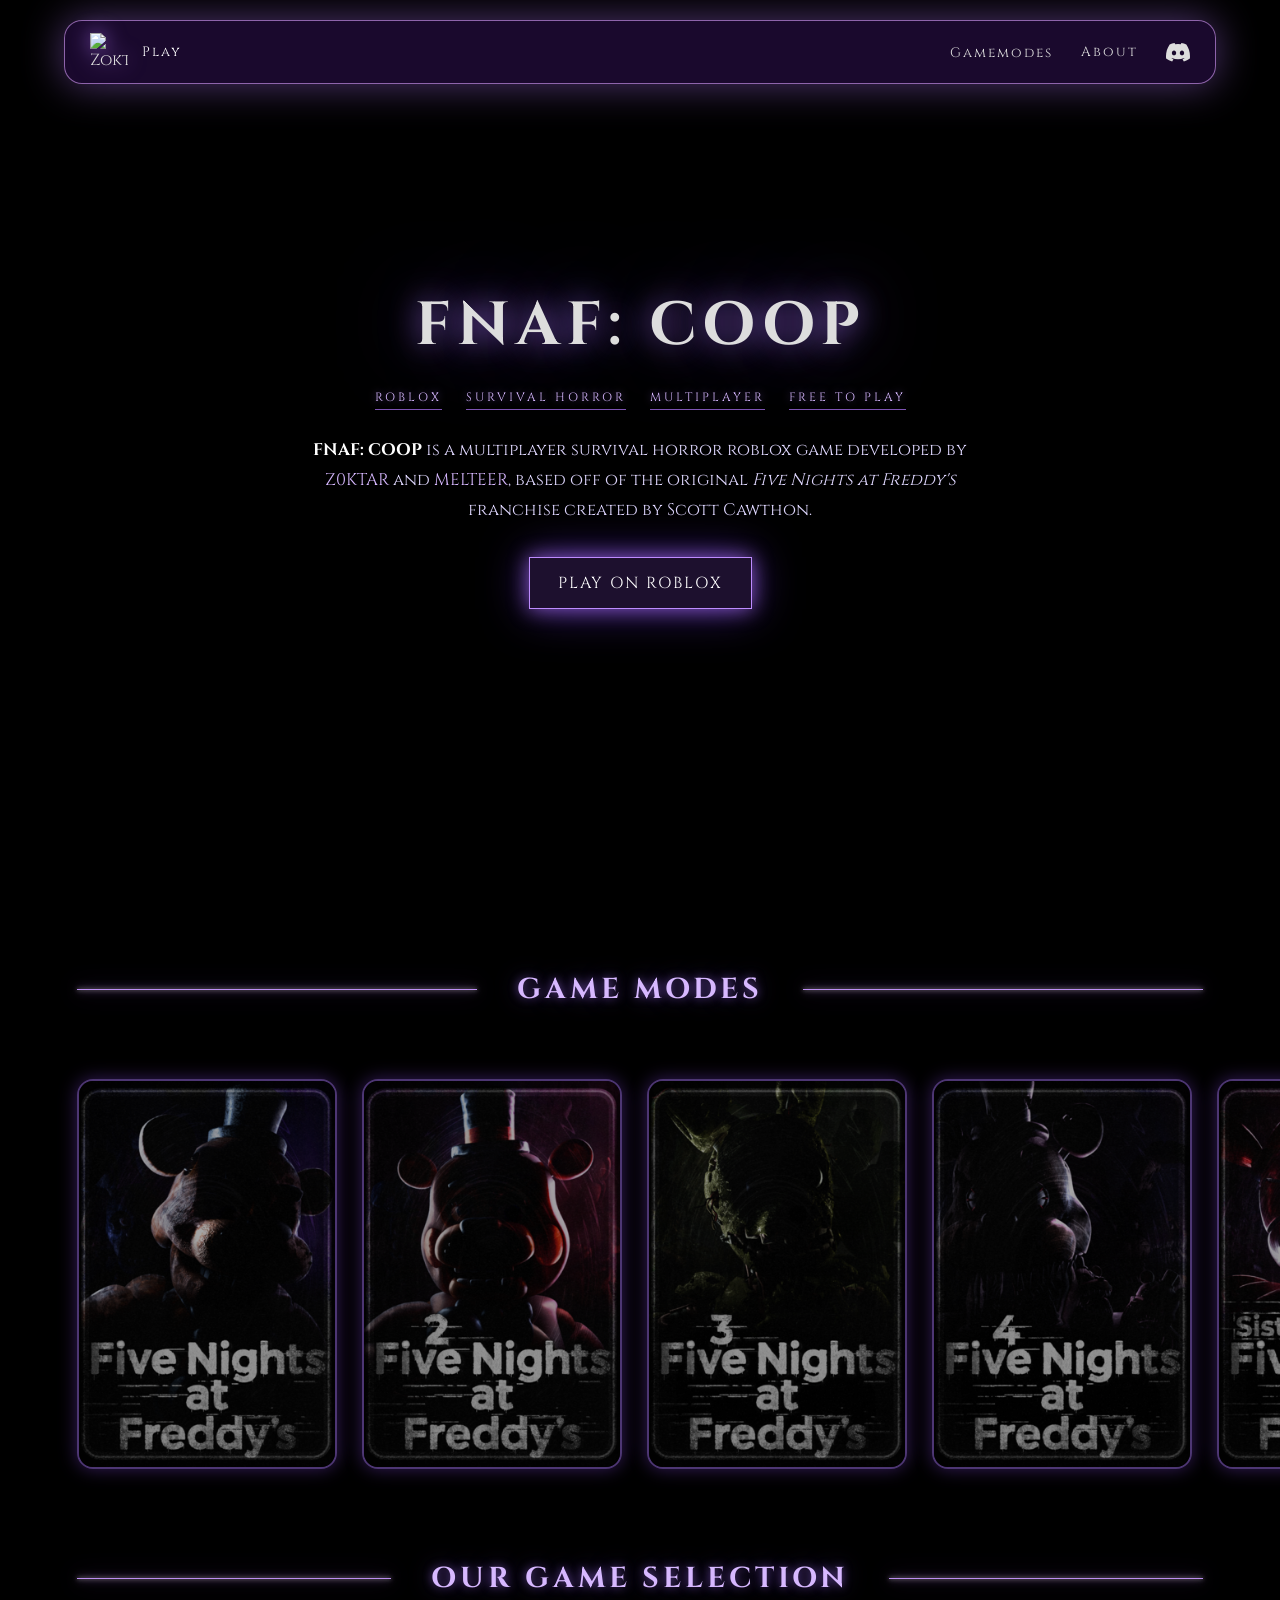
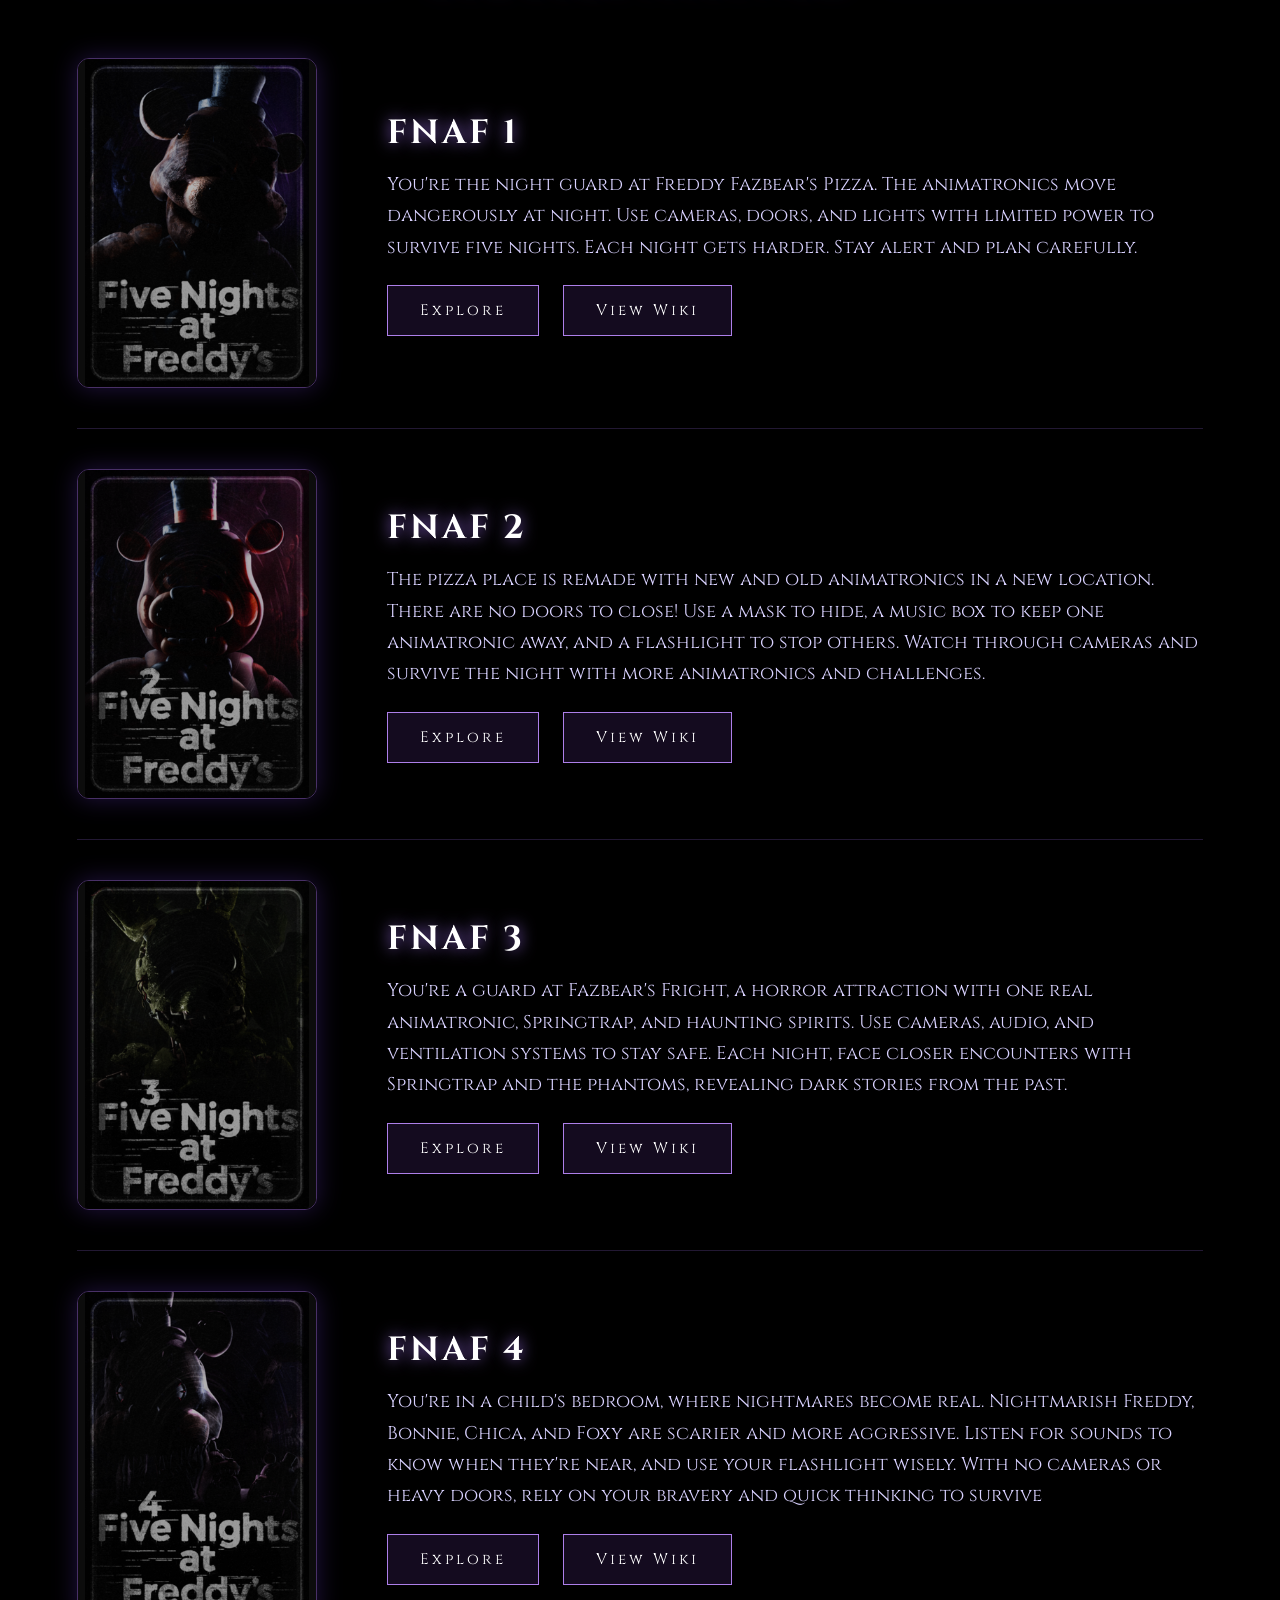
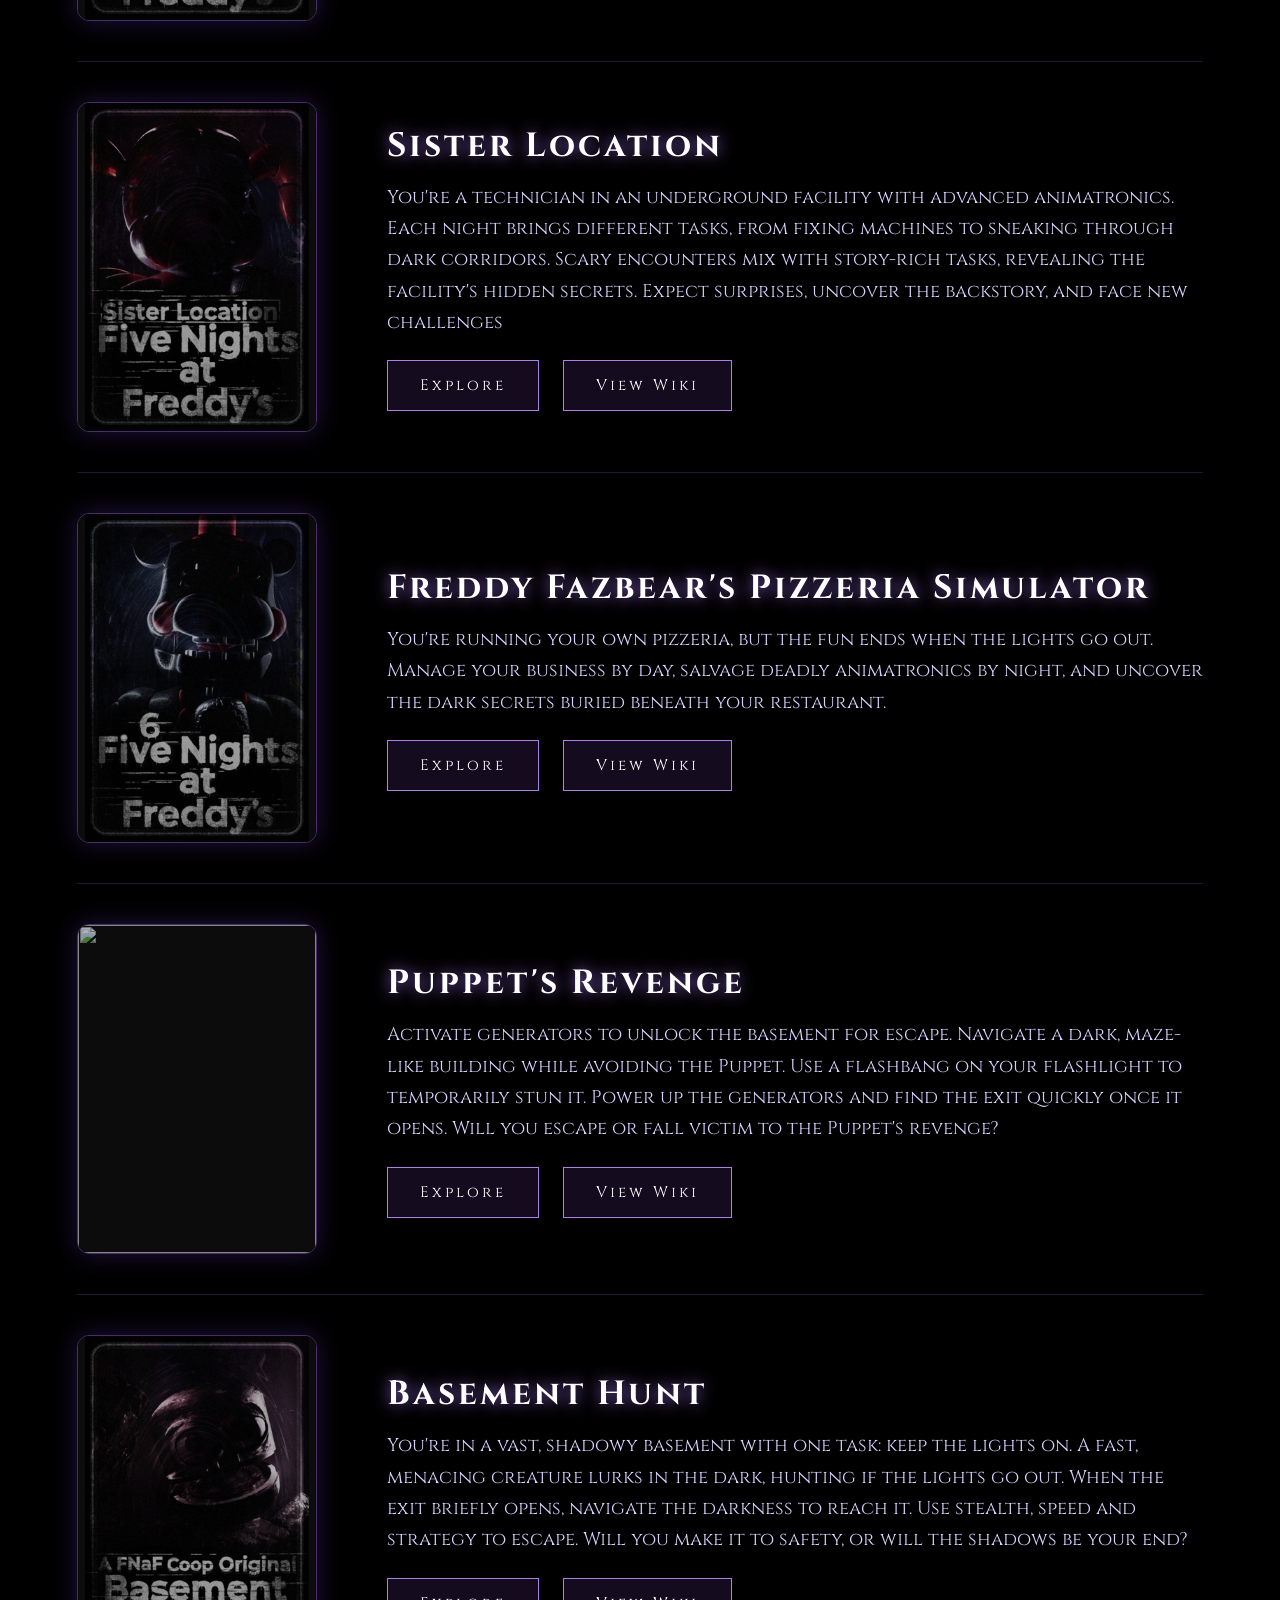
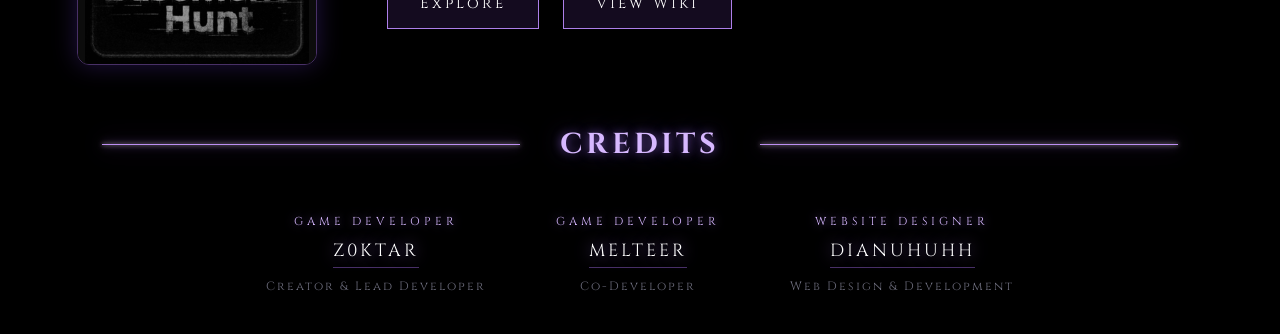
==== index.html @ 2099e4b3 "Add files via upload" ====
<!DOCTYPE html>
<html lang="en">
<head>
    <meta charset="UTF-8">
    <title>FNAF: COOP</title>
    <meta name="viewport" content="width=device-width, initial-scale=1.0">

    <link href="https://fonts.googleapis.com/css2?family=Cinzel:wght@400;600&display=swap" rel="stylesheet">
    <link rel="stylesheet" href="style.css">

    <style>
        .nav-dropdown {
            position: relative;
        }

        .nav-dropdown > a {
            cursor: pointer;
        }

        .dropdown-menu {
            display: none;
            position: absolute;
            top: 100%;
            padding-top: 14px;
            right: 0;
            min-width: 210px;
            background: rgba(30, 10, 60, 0.95);
            border: 1px solid rgba(200,140,255,0.5);
            border-radius: 12px;
            backdrop-filter: blur(18px);
            box-shadow: 0 0 30px rgba(170,120,255,0.4);
            overflow: hidden;
            z-index: 2000;
        }

        .nav-dropdown:hover .dropdown-menu {
            display: block;
        }

        .dropdown-menu a {
            display: block;
            padding: 11px 20px;
            font-size: 0.8rem;
            letter-spacing: 2px;
            color: #ddd !important;
            text-decoration: none;
            border-bottom: 1px solid rgba(180,120,255,0.15);
            transition: background 0.2s ease, padding-left 0.2s ease, color 0.2s ease;
        }

        .dropdown-menu a:last-child {
            border-bottom: none;
        }

        .dropdown-menu a:hover {
            background: rgba(160,90,255,0.18);
            color: #d7b8ff !important;
            text-shadow: 0 0 10px rgba(180,120,255,0.8);
            padding-left: 26px;
        }

        .credits-section {
            padding: 0px 8% 40px 8%;
            text-align: center;
            margin-top: -60px;
        }

        .credits-grid {
            display: flex;
            justify-content: center;
            gap: 70px;
            flex-wrap: wrap;
            margin-top: 10px;
        }

        .credit-item {
            display: flex;
            flex-direction: column;
            align-items: center;
            gap: 10px;
        }

        .credit-role {
            font-size: 0.72rem;
            letter-spacing: 4px;
            color: #d7b8ff;
            text-shadow: 0 0 10px rgba(170,120,255,0.6);
            text-transform: uppercase;
        }

        .credit-name {
            font-size: 1.1rem;
            letter-spacing: 3px;
            color: #fff;
            text-decoration: none;
            text-shadow: 0 0 15px rgba(170,120,255,0.7);
            border-bottom: 1px solid rgba(180,120,255,0.4);
            padding-bottom: 4px;
            transition: 0.3s ease;
        }

        .credit-name:hover {
            color: #d7b8ff;
            text-shadow: 0 0 20px rgba(200,140,255,1), 0 0 40px rgba(160,90,255,0.7);
        }

        .credit-desc {
            font-size: 0.75rem;
            letter-spacing: 2px;
            color: rgba(200,200,230,0.55);
        }
    </style>
</head>

<body>

<nav class="navbar">
    <div class="nav-left">
        <img src="images/zoktar.png" alt="Zoktar Logo" class="nav-logo">

        <a href="https://www.roblox.com/games/12495498157/FNAF-Co-op"
           target="_blank"
           class="nav-play">
            Play
        </a>
    </div>

    <div class="nav-right">
        <div class="nav-dropdown">
            <a id="nav-modes">Gamemodes</a>
            <div class="dropdown-menu">
                <a href="fnaf1/fnaf1.html">FNAF 1</a>
                <a href="fnaf2/fnaf2.html">FNAF 2</a>
                <a href="fnaf3/fnaf3.html">FNAF 3</a>
                <a href="fnaf4/fnaf4.html">FNAF 4</a>
                <a href="fnafsl/fnafsl.html">Sister Location</a>
                <a href="fnaf6/fnaf6.html">FNAF 6</a>
                <a href="puppetsrevenge/puppetsrevenge.html">Puppet's Revenge</a>
                <a href="basementhunt/basementhunt.html">Basement Hunt</a>
            </div>
        </div>

        <a href="#about" id="nav-about">About</a>

        <a href="https://discord.com/invite/fnafroblox"
           target="_blank"
           class="discord-link">

            <svg width="24" height="24" viewBox="0 0 127.14 96.36"
                 xmlns="http://www.w3.org/2000/svg">

                <path fill="currentColor"
                      d="M107.7 8.07A105.15 105.15 0 0 0 81.47 0a72.06 72.06 0 0 0-3.36 6.8 97.68 97.68 0 0 0-29.1 0A72.37 72.37 0 0 0 45.65 0 105.89 105.89 0 0 0 19.42 8.08C2.7 33.24-1.69 57.79.53 82a105.73 105.73 0 0 0 32.17 16.3 77.7 77.7 0 0 0 6.94-11.3 68.42 68.42 0 0 1-10.92-5.18c.92-.67 1.82-1.37 2.69-2.1 20.92 9.53 43.66 9.53 64.37 0 .88.73 1.78 1.43 2.7 2.1a68.68 68.68 0 0 1-10.92 5.18 77.73 77.73 0 0 0 6.94 11.3A105.25 105.25 0 0 0 126.6 82c2.6-28.75-4.42-53.07-18.9-73.93zM42.45 65.69c-6.27 0-11.4-5.73-11.4-12.8s5.06-12.8 11.4-12.8 11.47 5.73 11.4 12.8c0 7.08-5.06 12.8-11.4 12.8zm42.24 0c-6.27 0-11.4-5.73-11.4-12.8s5.06-12.8 11.4-12.8 11.47 5.73 11.4 12.8c0 7.08-5.06 12.8-11.4 12.8z"/>
            </svg>
        </a>
    </div>
</nav>

<header class="hero" id="about">
    <div class="hero-overlay"></div>

    <div class="hero-center">
        <h1>FNAF: COOP</h1>

        <div class="hero-tags">
            <span>ROBLOX</span>
            <span>SURVIVAL HORROR</span>
            <span>MULTIPLAYER</span>
            <span>FREE TO PLAY</span>
        </div>

        <p class="hero-desc" id="about-text">
            <strong>FNAF: COOP</strong> is a multiplayer survival horror roblox game
            developed by
            <a href="https://www.roblox.com/users/2582837776/profile"
               target="_blank"
               class="dev-link">Z0KTAR</a>
            and
            <a href="https://www.roblox.com/users/1510158574/profile"
               target="_blank"
               class="dev-link">MELTEER</a>,
            based off of the original <em>Five Nights at Freddy's</em>
            franchise created by Scott Cawthon.
        </p>

        <a href="https://www.roblox.com/games/12495498157/FNAF-Co-op"
           target="_blank"
           class="btn-primary">
            PLAY ON ROBLOX
        </a>
    </div>
</header>

<section class="modes" id="modes">

    <div class="section-title">
        <span class="line"></span>
        <h2>GAME MODES</h2>
        <span class="line"></span>
    </div>

    <div class="modes-wrapper">
        <div class="modes-track">

            <a class="mode-card" data-glow="images/fnaf1glow.webp">
                <img src="images/fnaf1.webp" alt="">
            </a>

            <a class="mode-card" data-glow="images/fnaf2glow.webp">
                <img src="images/fnaf2.webp" alt="">
            </a>

            <a class="mode-card" data-glow="images/fnaf3glow.webp">
                <img src="images/fnaf3.webp" alt="">
            </a>

            <a class="mode-card" data-glow="images/fnaf4glow.webp">
                <img src="images/fnaf4.webp" alt="">
            </a>

            <a class="mode-card" data-glow="images/fnafslglow.webp">
                <img src="images/fnafsl.webp" alt="">
            </a>

            <a class="mode-card" data-glow="images/fnaf6glow.webp">
                <img src="images/fnaf6.webp" alt="">
            </a>

            <a class="mode-card" data-glow="images/puppetsrevengeglow.webp">
                <img src="images/puppetsrevenge.webp" alt="">
            </a>

            <a class="mode-card" data-glow="images/basementhuntglow.webp">
                <img src="images/basementhunt.webp" alt="">
            </a>

            <a class="mode-card" data-glow="images/fnaf1glow.webp">
                <img src="images/fnaf1.webp" alt="">
            </a>

            <a class="mode-card" data-glow="images/fnaf2glow.webp">
                <img src="images/fnaf2.webp" alt="">
            </a>

            <a class="mode-card" data-glow="images/fnaf3glow.webp">
                <img src="images/fnaf3.webp" alt="">
            </a>

            <a class="mode-card" data-glow="images/fnaf4glow.webp">
                <img src="images/fnaf4.webp" alt="">
            </a>

            <a class="mode-card" data-glow="images/fnafslglow.webp">
                <img src="images/fnafsl.webp" alt="">
            </a>

            <a class="mode-card" data-glow="images/fnaf6glow.webp">
                <img src="images/fnaf6.webp" alt="">
            </a>

            <a class="mode-card" data-glow="images/puppetsrevengeglow.webp">
                <img src="images/puppetsrevenge.webp" alt="">
            </a>

            <a class="mode-card" data-glow="images/basementhuntglow.webp">
                <img src="images/basementhunt.webp" alt="">
            </a>

        </div>
    </div>
</section>

<section class="game-selection" id="games">

    <div class="section-title">
        <span class="line"></span>
        <h2>OUR GAME SELECTION</h2>
        <span class="line"></span>
    </div>

    <div class="game-entry" id="fnaf1">
        <div class="game-thumb">
            <img src="images/fnaf1.webp"
                 data-normal="images/fnaf1.webp"
                 data-glow="images/fnaf1glow.webp">
        </div>
        <div class="game-text">
            <h3>FNAF 1</h3>
            <p>
                You're the night guard at Freddy Fazbear's Pizza. The animatronics move dangerously at night. 
                Use cameras, doors, and lights with limited power to survive five nights. Each night gets harder. 
                Stay alert and plan carefully.
            </p>
           <div class="game-buttons">
                <a href="fnaf1/fnaf1.html" class="game-btn explore-btn">
                    <span>Explore</span>
                </a>
                <a href="https://fnaf-coop.fandom.com/wiki/FNAF_1"
                   target="_blank"
                   class="game-btn wiki-btn">
                    <span>View Wiki</span>
                </a>
            </div>
        </div>
    </div>

    <div class="game-entry" id="fnaf2">
        <div class="game-thumb">
            <img src="images/fnaf2.webp"
                 data-normal="images/fnaf2.webp"
                 data-glow="images/fnaf2glow.webp">
        </div>
        <div class="game-text">
            <h3>FNAF 2</h3>
            <p>
                The pizza place is remade with new and old animatronics in a new location. 
                There are no doors to close! Use a mask to hide, a music box to keep one animatronic away,
                 and a flashlight to stop others. Watch through cameras and survive the night with more animatronics and challenges.
            </p>
            <div class="game-buttons">
                <a href="fnaf2/fnaf2.html" class="game-btn explore-btn">
                    <span>Explore</span>
                </a>
                <a href="https://fnaf-coop.fandom.com/wiki/FNAF_2"
                   target="_blank"
                   class="game-btn wiki-btn">
                    <span>View Wiki</span>
                </a>
            </div>
        </div>
    </div>

    <div class="game-entry" id="fnaf3">
        <div class="game-thumb">
            <img src="images/fnaf3.webp"
                 data-normal="images/fnaf3.webp"
                 data-glow="images/fnaf3glow.webp">
        </div>
        <div class="game-text">
            <h3>FNAF 3</h3>
            <p>
                You're a guard at Fazbear's Fright, a horror attraction with one real animatronic, 
                Springtrap, and haunting spirits. Use cameras, audio, and ventilation systems to stay safe.
                 Each night, face closer encounters with Springtrap and the phantoms, revealing dark stories from the past.
            </p>
            <div class="game-buttons">
                <a href="fnaf3/fnaf3.html" class="game-btn explore-btn">
                    <span>Explore</span>
                </a>
                <a href="https://fnaf-coop.fandom.com/wiki/FNAF_3"
                   target="_blank"
                   class="game-btn wiki-btn">
                    <span>View Wiki</span>
                </a>
            </div>
        </div>
    </div>

    <div class="game-entry" id="fnaf4">
        <div class="game-thumb">
            <img src="images/fnaf4.webp"
                 data-normal="images/fnaf4.webp"
                 data-glow="images/fnaf4glow.webp">
        </div>
        <div class="game-text">
            <h3>FNAF 4</h3>
            <p>
                You're in a child's bedroom, where nightmares become real. Nightmarish Freddy, Bonnie, Chica, and Foxy are scarier
                 and more aggressive. Listen for sounds to know when they're near, and use your flashlight wisely.
                 With no cameras or heavy doors, rely on your bravery and quick thinking to survive
            </p>
            <div class="game-buttons">
                <a href="fnaf4/fnaf4.html" class="game-btn explore-btn">
                    <span>Explore</span>
                </a>
                <a href="https://fnaf-coop.fandom.com/wiki/FNAF_4"
                   target="_blank"
                   class="game-btn wiki-btn">
                    <span>View Wiki</span>
                </a>
            </div>
        </div>
    </div>

    <div class="game-entry" id="fnafsl">
        <div class="game-thumb">
            <img src="images/fnafsl.webp"
                 data-normal="images/fnafsl.webp"
                 data-glow="images/fnafslglow.webp">
        </div>
        <div class="game-text">
            <h3>Sister Location</h3>
            <p>
                You're a technician in an underground facility with advanced animatronics. Each night brings different tasks, 
                from fixing machines to sneaking through dark corridors. Scary encounters mix with story-rich tasks,
                 revealing the facility's hidden secrets. Expect surprises, uncover the backstory, and face new challenges
            </p>
            <div class="game-buttons">
                <a href="fnafsl/fnafsl.html" class="game-btn explore-btn">
                    <span>Explore</span>
                </a>
                <a href="https://fnaf-coop.fandom.com/wiki/FNAF:_Sister_Location"
                   target="_blank"
                   class="game-btn wiki-btn">
                    <span>View Wiki</span>
                </a>
            </div>
        </div>
    </div>

    <div class="game-entry" id="fnaf6">
        <div class="game-thumb">
            <img src="images/fnaf6.webp"
                 data-normal="images/fnaf6.webp"
                 data-glow="images/fnaf6glow.webp">
        </div>
        <div class="game-text">
            <h3>Freddy Fazbear's Pizzeria Simulator</h3>
            <p>
                You're running your own pizzeria, but the fun ends when the lights go out. 
                Manage your business by day, salvage deadly animatronics by night, 
                and uncover the dark secrets buried beneath your restaurant.
            </p>
            <div class="game-buttons">
                <a href="fnaf6/fnaf6.html" class="game-btn explore-btn">
                    <span>Explore</span>
                </a>
                <a href="https://fnaf-coop.fandom.com/wiki/Freddy_Fazbear%27s_Pizzeria_Simulator"
                   target="_blank"
                   class="game-btn wiki-btn">
                    <span>View Wiki</span>
                </a>
            </div>
        </div>
    </div>

    <div class="game-entry" id="puppetsrevenge">
        <div class="game-thumb">
            <img src="images/puppetsrevenge.webp"
                 data-normal="images/puppetsrevenge.webp"
                 data-glow="images/puppetsrevengeglow.webp">
        </div>
        <div class="game-text">
            <h3>Puppet's Revenge</h3>
            <p>
                Activate generators to unlock the basement for escape. Navigate a dark, 
                maze-like building while avoiding the Puppet. Use a flashbang on your flashlight to temporarily stun it. 
                Power up the generators and find the exit quickly once it opens. Will you escape or fall victim to the Puppet's revenge?
            </p>
            <div class="game-buttons">
                <a href="puppetsrevenge/puppetsrevenge.html" class="game-btn explore-btn">
                    <span>Explore</span>
                </a>
                <a href="https://fnaf-coop.fandom.com/wiki/Puppet%27s_Revenge"
                   target="_blank"
                   class="game-btn wiki-btn">
                    <span>View Wiki</span>
                </a>
            </div>
        </div>
    </div>

    <div class="game-entry" id="basementhunt">
        <div class="game-thumb">
            <img src="images/basementhunt.webp"
                 data-normal="images/basementhunt.webp"
                 data-glow="images/basementhuntglow.webp">
        </div>
        <div class="game-text">
            <h3>Basement Hunt</h3>
            <p>
                You're in a vast, shadowy basement with one task: keep the lights on. 
                A fast, menacing creature lurks in the dark, hunting if the lights go out. 
                When the exit briefly opens, navigate the darkness to reach it. Use stealth, speed and strategy to escape. 
                Will you make it to safety, or will the shadows be your end?
            </p>
            <div class="game-buttons">
                <a href="basementhunt/basementhunt.html" class="game-btn explore-btn">
                    <span>Explore</span>
                </a>
                <a href="https://fnaf-coop.fandom.com/wiki/Basement_Hunt"
                   target="_blank"
                   class="game-btn wiki-btn">
                    <span>View Wiki</span>
                </a>
            </div>
        </div>
    </div>

</section>

<section class="credits-section" id="credits">

    <div class="section-title">
        <span class="line"></span>
        <h2>CREDITS</h2>
        <span class="line"></span>
    </div>

    <div class="credits-grid">

        <div class="credit-item">
            <span class="credit-role">Game Developer</span>
            <a href="https://www.roblox.com/users/2582837776/profile"
               target="_blank"
               class="credit-name">Z0KTAR</a>
            <span class="credit-desc">Creator &amp; Lead Developer</span>
        </div>

        <div class="credit-item">
            <span class="credit-role">Game Developer</span>
            <a href="https://www.roblox.com/users/1510158574/profile"
               target="_blank"
               class="credit-name">MELTEER</a>
            <span class="credit-desc">Co-Developer</span>
        </div>

        <div class="credit-item">
            <span class="credit-role">Website Designer</span>
            <a href="https://www.roblox.com/search/users?keyword=dianuhuhh"
               target="_blank"
               class="credit-name">DIANUHUHH</a>
            <span class="credit-desc">Web Design &amp; Development</span>
        </div>

    </div>

</section>

<script src="script.js"></script>

</body>
</html>
---- style.css ----
* {
    margin: 0;
    padding: 0;
    box-sizing: border-box;
    font-family: 'Cinzel', serif;
}

body {
    background: #000;
    color: #ddd;
    overflow-x: hidden;
}

.hero {
    position: relative;
    height: 85vh;
    background: url("images/header.gif") center/cover no-repeat;
    display: flex;
    align-items: center;
    padding-left: 8%;
}

.hero-overlay {
    position: absolute;
    inset: 0;
    background:
        linear-gradient(to right, rgba(0,0,0,0.65), rgba(0,0,0,0.25)),
        linear-gradient(to left, rgba(0,0,0,0.65), rgba(0,0,0,0.25)),
        linear-gradient(to top, rgba(0,0,0,0.75), transparent 55%),
        linear-gradient(to bottom, rgba(0,0,0,0.75), transparent 55%);
}
.hero-content {
    position: relative;
    max-width: 560px;
    animation: fadeIn 1.5s ease forwards;
}

.hero h1 {
    font-size: 4rem;
    letter-spacing: 4px;
}

.meta-line {
    display: flex;
    gap: 14px;
    margin: 25px 0;
    font-size: 0.85rem;
    letter-spacing: 2px;
    color: #bcd6ff;
    text-shadow:
        0 0 6px rgba(140,180,255,0.6),
        0 0 12px rgba(120,160,255,0.4);
}

.meta-line .divider {
    width: 36px;
    height: 1px;
    background: linear-gradient(to right, transparent, #9bbcff, transparent);
}

.section-title {
    display: flex;
    align-items: center;
    justify-content: center;
    gap: 40px;
    margin-bottom: 50px;
    width: 100%;
    box-sizing: border-box;
}

.section-title h2 {
    font-size: 1.8rem;
    letter-spacing: 4px;
    color: #d7b8ff;
    text-shadow:
        0 0 10px rgba(170,120,255,0.6),
        0 0 25px rgba(130,80,255,0.4);
}

.section-title .line {
    flex: 1;
    height: 1px;
    background: rgba(200, 150, 255, 0.95);
    box-shadow:
        0 0 4px rgba(255, 255, 255, 0.8),
        0 0 10px rgba(200, 140, 255, 1),
        0 0 22px rgba(150, 70, 255, 0.7);
    border-radius: 0;
}

.modes {
    padding: 70px 6% 40px 6%;
}

.modes-track {
    display: flex;
    gap: 25px;
    width: max-content;
    animation: scrollModes 16s linear infinite;
}

.mode-card {
    width: 260px;
    aspect-ratio: 2 / 3;
    border-radius: 16px;
    overflow: hidden;
    border: 2px solid rgba(170,120,255,0.45);
    box-shadow:
        0 0 18px rgba(150,80,255,0.35),
        inset 0 0 25px rgba(90,40,160,0.35);
    transition: transform 0.35s ease, box-shadow 0.35s ease;
}

.mode-card img {
    width: 100%;
    height: 100%;
    object-fit: cover;
    object-position: center;
    filter: brightness(0.65);
    transition: filter 0.35s ease;
}

.mode-card:hover {
    transform: scale(1.08);
    box-shadow:
        0 0 30px rgba(190,130,255,0.85),
        0 0 80px rgba(120,60,220,0.5);
    z-index: 10;
}

.mode-card:hover img {
    filter: brightness(1);
}

@keyframes scrollModes {
    from { transform: translateX(0); }
    to { transform: translateX(-50%); }
}

@keyframes fadeIn {
    from { opacity: 0; transform: translateY(30px); }
    to { opacity: 1; transform: translateY(0); }
}

.dev-badge {
    position: absolute;
    top: 28px;
    right: 48px;
    display: flex;
    align-items: center;
    gap: 12px;
    opacity: 0.85;
}

.dev-badge img {
    width: 44px;
    height: auto;
    filter:
        drop-shadow(0 0 12px rgba(180,120,255,0.8));
}

.dev-badge span {
    font-size: 0.75rem;
    letter-spacing: 3px;
    color: #d7b8ff;
    text-shadow:
        0 0 10px rgba(170,120,255,0.6);
}

.hero h1 {
    font-size: 4.2rem;
    letter-spacing: 5px;
    text-shadow:
        0 0 25px rgba(160,100,255,0.6),
        0 0 60px rgba(120,70,220,0.35);
}

.meta-line {
    display: flex;
    align-items: center;
    gap: 18px;
    margin: 28px 0;
}

.meta-item {
    font-size: 0.8rem;
    letter-spacing: 3px;
    color: #d7b8ff;
    text-shadow:
        0 0 10px rgba(170,120,255,0.6);
}

.meta-sep {
    width: 26px;
    height: 1px;
    background: linear-gradient(
        to right,
        transparent,
        rgba(190,140,255,0.9),
        transparent
    );
    box-shadow: 0 0 10px rgba(160,90,255,0.8);
}

.subtitle {
    margin-top: 8px;
    max-width: 520px;
    line-height: 1.7;
    opacity: 0.85;
}

.hero {
    min-height: 100vh;
    background: radial-gradient(
        circle at top,
        rgba(160, 90, 255, 0.18),
        rgba(0, 0, 0, 0.92) 70%
    ),
    url("images/header.gif") center/cover no-repeat;
    padding-left: 0;
    display: flex;
    align-items: center;
}

.hero-inner {
    width: 100%;
    display: grid;
    grid-template-columns: 1fr 1.2fr;
    align-items: center;
    gap: 80px;
    padding: 0 8%;
}

.hero-logo {
    text-align: center;
}

.hero-logo img {
    width: 300px;
    transition: transform 0.4s ease, filter 0.4s ease;
    filter: drop-shadow(0 0 28px rgba(180,120,255,0.7));
}

.hero-logo img:hover {
    transform: scale(1.08);
    filter: drop-shadow(0 0 50px rgba(200,140,255,1));
}

.logo-sub {
    display: block;
    margin-top: 14px;
    font-size: 0.75rem;
    letter-spacing: 4px;
    color: #bfa8ff;
    opacity: 0.8;
}

.hero-content {
    max-width: unset;
}

.hero-content h1 {
    font-size: 4.6rem;
    letter-spacing: 8px;
    margin-bottom: 24px;
    text-transform: uppercase;
    text-shadow:
        0 0 20px rgba(170,120,255,0.8),
        0 0 60px rgba(130,80,220,0.4);
}

.hero-tags {
    display: flex;
    gap: 22px;
    margin-bottom: 30px;
    flex-wrap: wrap;
}

.hero-tags span {
    font-size: 0.8rem;
    letter-spacing: 3px;
    color: #d7b8ff;
    padding-bottom: 6px;
    border-bottom: 1px solid rgba(180,120,255,0.6);
    text-shadow: 0 0 10px rgba(170,120,255,0.6);
}

.hero-desc {
    font-size: 1.05rem;
    line-height: 1.6;
    max-width: 700px;
    margin: 0 auto;
    color: rgba(230,230,255,0.85);

    display: inline-block;
    position: relative;
    isolation: isolate;
    transition: 0.3s ease;
}

.hero-desc.glow {
    filter: drop-shadow(0 0 12px rgba(170,120,255,0.9))
            drop-shadow(0 0 30px rgba(140,80,255,0.75))
            drop-shadow(0 0 55px rgba(120,60,255,0.5));
}

.hero-desc strong {
    font-weight: 700;
    color: #ffffff;
}

.dev-link {
    color: #caa6ff;
    text-decoration: none;
    transition: 0.2s ease;
}

.dev-link:hover {
    color: #ffffff;
}

.hero-divider {
    position: absolute;
    bottom: 36px;
    width: 100%;
    text-align: center;
}

.hero-divider span {
    font-size: 1.1rem;
    letter-spacing: 5px;
    color: #d7b8ff;
    text-shadow: 0 0 20px rgba(180,120,255,1);
    position: relative;
}

.hero-divider span::before,
.hero-divider span::after {
    content: "";
    position: absolute;
    top: 50%;
    width: 150px;
    height: 2px;
    background: linear-gradient(
        to right,
        transparent,
        rgba(190,140,255,0.9),
        transparent
    );
}

.hero-divider span::before {
    right: 120%;
}

.hero-divider span::after {
    left: 120%;
}

.hero-divider {
    display: none;
}

.logo-sub {
    display: none;
}

.navbar {
    position: fixed;
    top: 20px;
    left: 50%;
    transform: translateX(-50%);
    width: 85%;
    padding: 14px 30px;
    border-radius: 20px;

    display: flex;
    justify-content: space-between;
    align-items: center;

    backdrop-filter: blur(18px);
    background: rgba(60, 20, 100, 0.65);
    border: 1px solid rgba(200,140,255,0.5);

box-shadow: 
    0 0 35px rgba(170,120,255,0.35);



    z-index: 1000;
}

.nav-right {
    display: flex;
    align-items: center;
    gap: 28px;
}

.nav-play,
.nav-right a {
    text-decoration: none;
    color: #ddd;
    letter-spacing: 2px;
    font-size: 0.85rem;
    transition: 0.3s ease;
}

.nav-play:hover,
.nav-right a:hover {
    color: #d7b8ff;
    text-shadow: 0 0 12px rgba(180,120,255,0.8);
}

.discord-link {
    color: #b48cff;
    display: flex;
    align-items: center;
    transition: 0.3s ease;
}

.discord-link:hover {
    color: #e0c8ff;
    text-shadow: 0 0 15px rgba(180,120,255,1);
}

.hero {
    position: relative;
    height: 75vh;
    background: url("images/header.png") center/cover no-repeat;
    display: flex;
    align-items: center;
    padding: 0 8%;
}


.hero-overlay {
    position: absolute;
    inset: 0;
    background:
        linear-gradient(to right, rgba(0,0,0,0.85), rgba(0,0,0,0.4)),
        linear-gradient(to top, rgba(0,0,0,0.9), transparent 60%);
}

.hero-content {
    position: relative;
    max-width: 700px;
    animation: fadeIn 1.2s ease forwards;
}

.hero-content h1 {
    font-size: 4rem;
    letter-spacing: 6px;
    margin-bottom: 22px;
    text-shadow:
        0 0 25px rgba(180,120,255,0.8),
        0 0 60px rgba(130,80,255,0.5);
}

.hero-tags {
    display: flex;
    gap: 20px;
    margin-bottom: 28px;
    flex-wrap: wrap;
}

.hero-tags span {
    font-size: 0.75rem;
    letter-spacing: 3px;
    color: #d7b8ff;
    border-bottom: 1px solid rgba(180,120,255,0.6);
    padding-bottom: 4px;
    text-shadow: 0 0 8px rgba(170,120,255,0.6);
}

.hero-desc {
    line-height: 1.8;
    margin-bottom: 36px;
    color: #e0d8ff;
}

.dev-link {
    color: #d7b8ff;
    text-decoration: none;
    transition: 0.3s ease;
}

.dev-link:hover {
    text-shadow:
        0 0 12px rgba(170,120,255,0.9),
        0 0 25px rgba(140,80,255,0.7);
}

.navbar {
    position: absolute;
    top: 20px;
    left: 50%;
    transform: translateX(-50%);
    width: 90%;
    padding: 12px 25px;
    border-radius: 18px;

    display: flex;
    justify-content: space-between;
    align-items: center;

    backdrop-filter: blur(20px);
background: rgba(40, 15, 70, 0.65);


    border: 1px solid rgba(220,160,255,0.6);
    
box-shadow: 
    0 0 40px rgba(180,120,255,0.45);

    z-index: 10;
}

.nav-left {
    display: flex;
    align-items: center;
    gap: 14px;
}

.nav-logo {
    width: 38px;
    height: 38px;
    object-fit: contain;
    filter: drop-shadow(0 0 10px rgba(180,120,255,0.7));
    transition: 0.4s ease;
}

.nav-logo:hover {
    transform: rotate(8deg) scale(1.1);
    filter: drop-shadow(0 0 22px rgba(200,150,255,1));
}

.nav-play {
    color: #fff;
    text-decoration: none;
    letter-spacing: 2px;
}

.nav-right {
    display: flex;
    gap: 28px;
    align-items: center;
}

.nav-right a {
    text-decoration: none;
    color: #ddd;
    letter-spacing: 2px;
    transition: 0.3s ease;
}

.nav-right a:hover {
    color: #d7b8ff;
    text-shadow: 0 0 12px rgba(180,120,255,0.8);
}

.discord-link {
    color: #b48cff;
}

.discord-link:hover {
    color: #fff;
    text-shadow: 0 0 15px rgba(180,120,255,1);
}

.hero {
    position: relative;
    height: 60vh;
    display: flex;
    align-items: center;
    justify-content: center;
    background: url("images/header.png") center 20% / 110% no-repeat;
    text-align: center;
}


.hero-overlay {
    position: absolute;
    inset: 0;
    background:
        linear-gradient(to right, rgba(0,0,0,0.75), rgba(0,0,0,0.25)),
        linear-gradient(to left, rgba(0,0,0,0.75), rgba(0,0,0,0.25)),
        linear-gradient(to top, rgba(0,0,0,0.85), transparent 55%),
        linear-gradient(to bottom, rgba(0,0,0,0.85), transparent 55%);
}

.hero-center {
    position: relative;
    max-width: 750px;
    padding: 0 20px;
}

.hero-center h1 {
    font-size: 3.8rem;
    letter-spacing: 6px;
    margin-bottom: 22px;
    text-shadow:
        0 0 30px rgba(170,120,255,0.8),
        0 0 80px rgba(130,80,255,0.6);
}

.hero-tags {
    display: flex;
    justify-content: center;
    gap: 24px;
    margin-bottom: 25px;
    flex-wrap: wrap;
}

.hero-tags span {
    font-size: 0.75rem;
    letter-spacing: 3px;
    border-bottom: 1px solid rgba(180,120,255,0.7);
    padding-bottom: 4px;
    color: #d7b8ff;
}

.hero-desc {
    line-height: 1.8;
    margin-bottom: 32px;
    color: #e0d8ff;
    transition: 0.6s ease;
}

.hero-desc.glow {
    animation: strongGlow 1.5s ease;
}

@keyframes strongGlow {
    0% {
        text-shadow: none;
    }
    30% {
        text-shadow:
            0 0 15px #d6b3ff,
            0 0 35px #b36bff,
            0 0 70px #8a2eff,
            0 0 120px #5c00ff;
    }
    100% {
        text-shadow: none;
    }
}

.btn-primary {
    position: relative;
    display: inline-block;
    padding: 14px 28px;
    background: rgba(160,90,255,0.18);
    border: 1px solid rgba(190,140,255,1);
    color: #fff;
    text-decoration: none;
    letter-spacing: 2px;
    overflow: hidden;
    cursor: pointer;

    box-shadow:
        0 0 20px rgba(180,120,255,0.7),
        0 0 45px rgba(120,60,255,0.5);

    transition: transform 0.25s ease;
}

.btn-primary span {
    position: relative;
    z-index: 2;
}

.btn-primary::before {
    content: "";
    position: absolute;
    top: 0;
    left: -120%;
    height: 100%;
    width: 60%;
    background: linear-gradient(
        120deg,
        transparent,
        rgba(255,255,255,0.4),
        transparent
    );
    transform: skewX(-20deg);
    transition: all 0.7s ease;
}

.btn-primary::before {
    animation: sweep 3s linear infinite;
}

@keyframes sweep {
    0% { left: -120%; }
    100% { left: 140%; }
}

.btn-primary:hover {
    transform: scale(1.05);
}

html {
    scroll-behavior: smooth;
}

@keyframes shimmer {
    0% { left: -120%; }
    100% { left: 120%; }
}

@keyframes pulseEnergy {
    0% { opacity: 0.3; }
    50% { opacity: 0.55; }
    100% { opacity: 0.3; }
}

.game-selection {
    padding: 0 6% 80px 6%;
    margin-top: -20px;
}

.game-entry {
    display: flex;
    align-items: center;
    gap: 70px;
    padding: 40px 0;
    border-bottom: 1px solid rgba(170,120,255,0.2);
    transition: 0.6s ease;
}

.game-entry:last-child {
    border-bottom: none;
}

.game-thumb {
    width: 240px;
    height: 330px;
    border-radius: 12px;
    overflow: hidden;
    border: 1px solid rgba(180,120,255,0.4);
    box-shadow: 0 0 25px rgba(130,70,255,0.25);
    flex-shrink: 0;
}
 


.game-thumb img {
    width: 100%;
    height: 100%;
    object-fit: cover;
    object-position: top;
    display: block;
    filter: brightness(0.7);
    transition: 0.4s ease;
    object-fit: contain;
    background: #111;
}

.game-text h3 {
    font-size: 1.9rem;
    letter-spacing: 3px;
    margin-bottom: 14px;
    color: #fff;
    text-shadow: 0 0 15px rgba(170,120,255,0.8);
}

.game-text p {
    max-width: 900px;
    line-height: 1.7;
    margin-bottom: 18px;
    color: #d9d2ff;
}

.game-buttons {
    display: flex;
    gap: 18px;
    margin-top: 16px;
}

.game-btn {
    position: relative;
    display: inline-block;
    padding: 10px 22px;
    border: 1px solid rgba(190,140,255,0.9);
    background: rgba(160,90,255,0.12);
    color: #ffffff;
    text-decoration: none;
    letter-spacing: 2px;
    font-size: 0.8rem;
    overflow: hidden;
    transition: transform 0.25s ease, background 0.25s ease;
}

.game-btn:hover {
    transform: scale(1.05);
}

.game-btn span {
    position: relative;
    z-index: 2;


}

.explore-btn {
    position: relative;
    display: inline-block;
    padding: 10px 22px;
    border: 1px solid rgba(190,140,255,0.9);
    background: rgba(160,90,255,0.12);
    color: #ffffff;
    text-decoration: none;
    letter-spacing: 2px;
    font-size: 0.8rem;
    overflow: hidden;
    transition: transform 0.25s ease, background 0.25s ease;
    backdrop-filter: blur(4px);
}

.explore-btn span {
    position: relative;
    z-index: 2;
}

.explore-btn::before {
    content: "";
    position: absolute;
    top: 0;
    left: -150%;
    width: 60%;
    height: 100%;
    background: linear-gradient(
        120deg,
        rgba(255,255,255,0.0) 0%,
        rgba(255,255,255,0.2) 50%,
        rgba(255,255,255,0.0) 100%
    );
    filter: blur(8px);
    transform: skewX(-20deg);
    z-index: 1;
    animation: glassSweep 3s linear infinite;
}

@keyframes glassSweep {
    0% { left: -150%; }
    100% { left: 150%; }
}

.explore-btn:hover {
    transform: scale(1.05);
}

.game-entry.active-glow {
    box-shadow:
        0 0 30px rgba(170,120,255,0.7),
        0 0 80px rgba(120,60,255,0.5);
    padding-left: 20px;
    border-radius: 12px;
}
 
.modes .section-title {
    margin-bottom: 70px;
}

.game-selection .section-title {
    margin-top: 70px;
    margin-bottom: 20px;
}

.game-text h3 {
    font-size: 2.1rem;
}

.game-text p {
    font-size: 1.15rem;
    max-width: 1000px;
}

.game-buttons {
    margin-top: 22px;
    gap: 24px;
}

.game-btn {
    padding: 14px 32px;
    font-size: 0.95rem;
    letter-spacing: 3px;
}
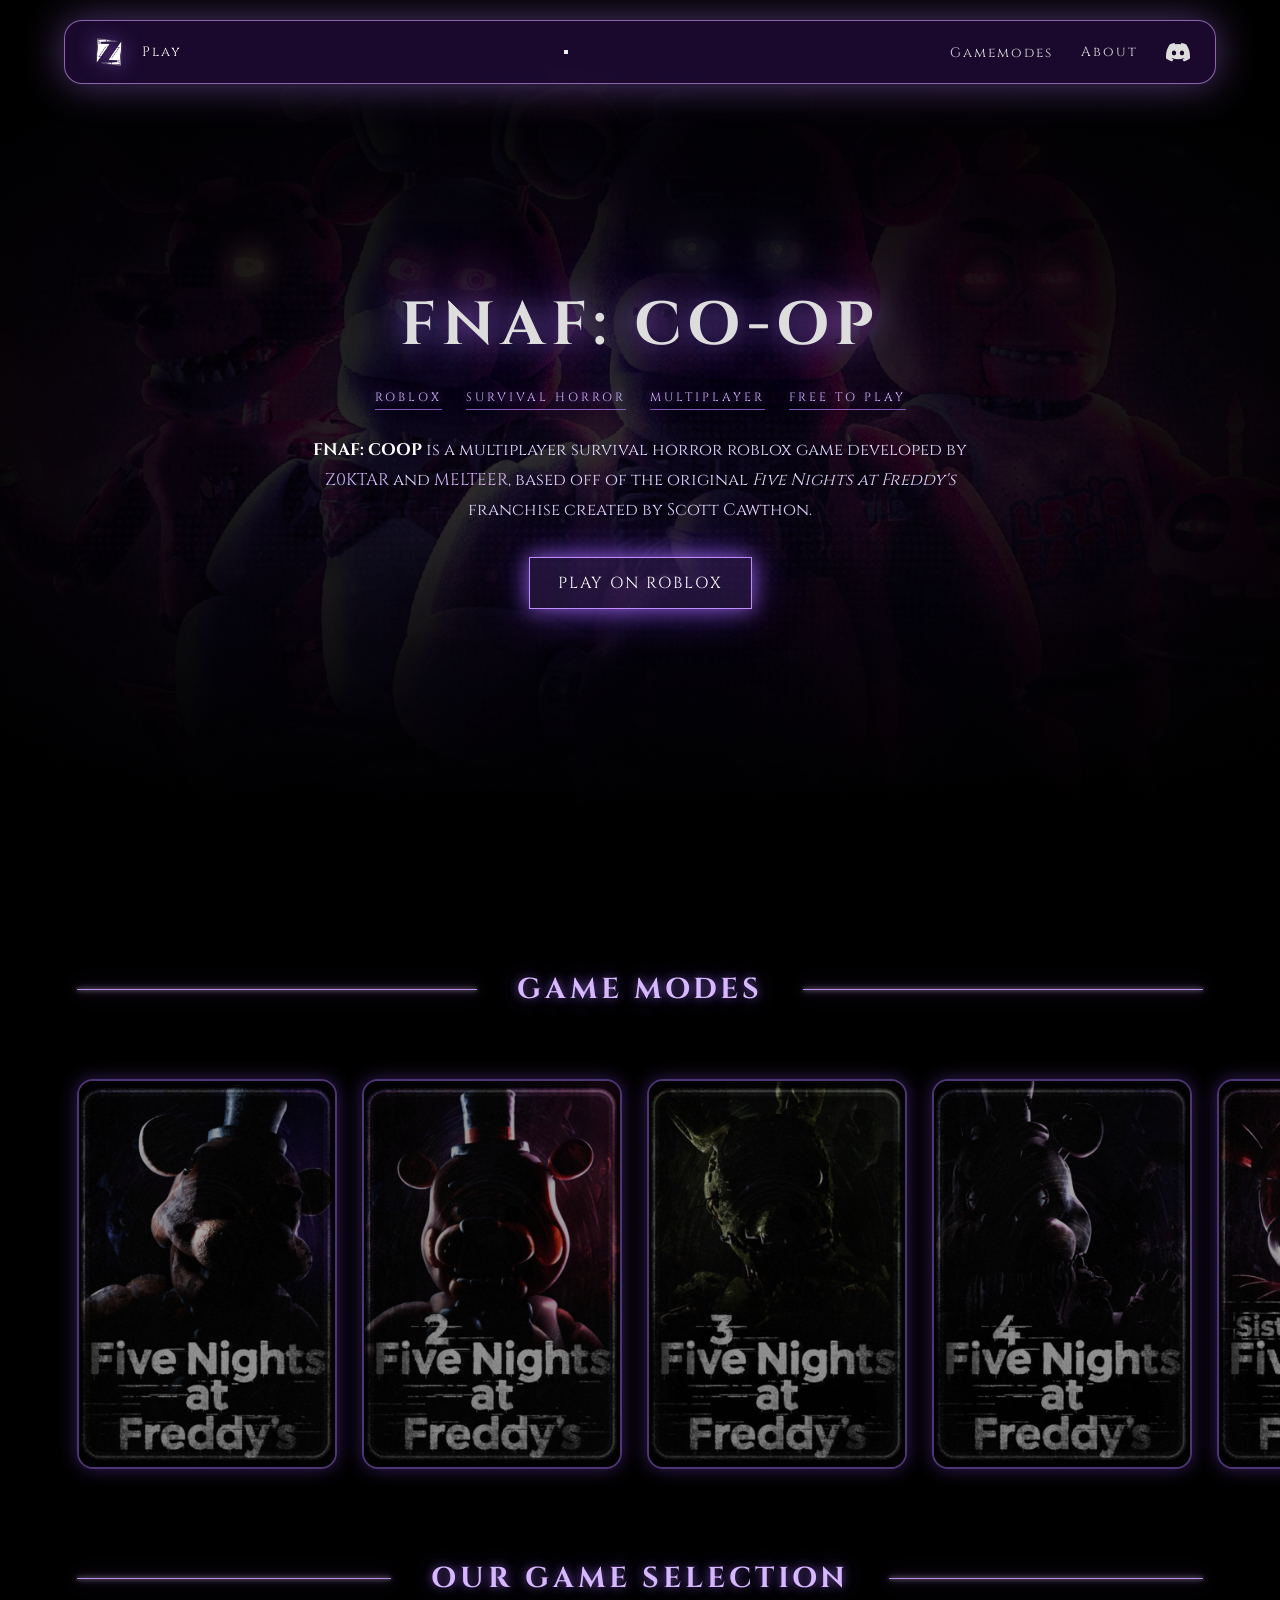
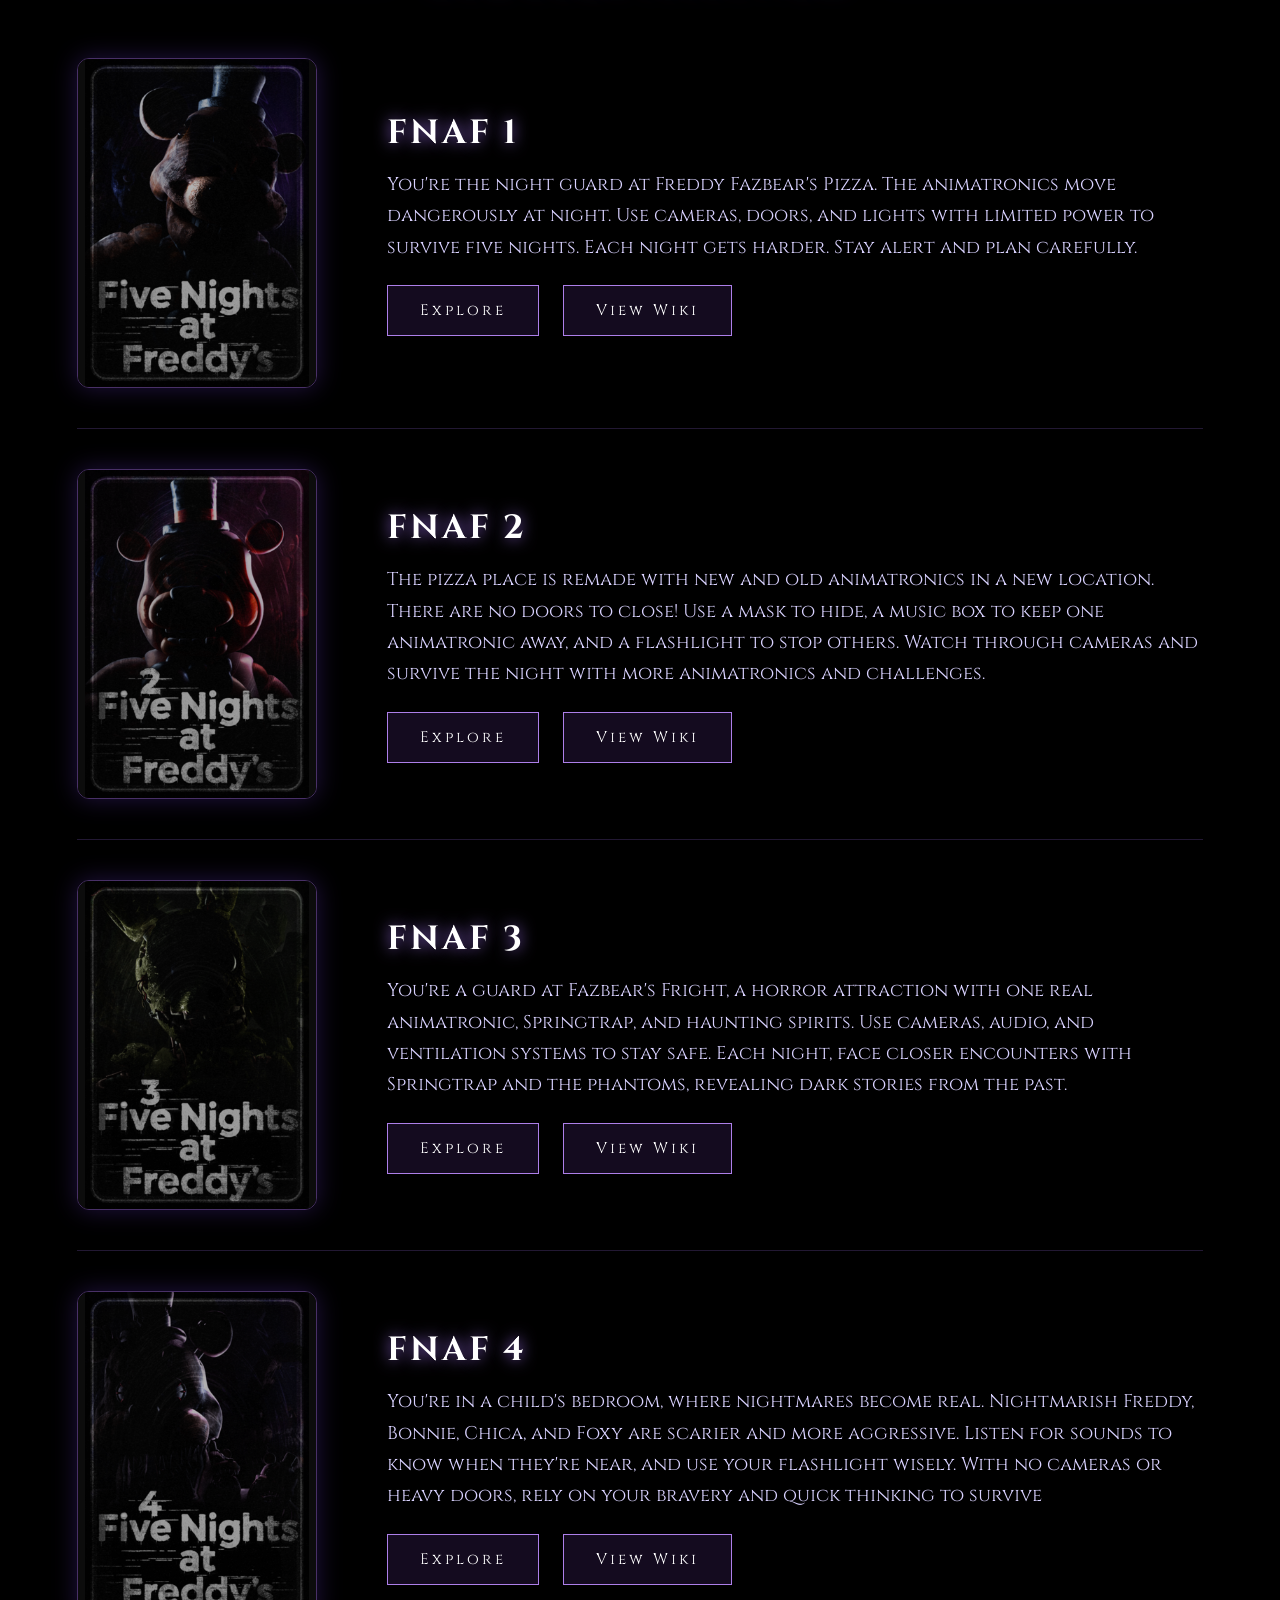
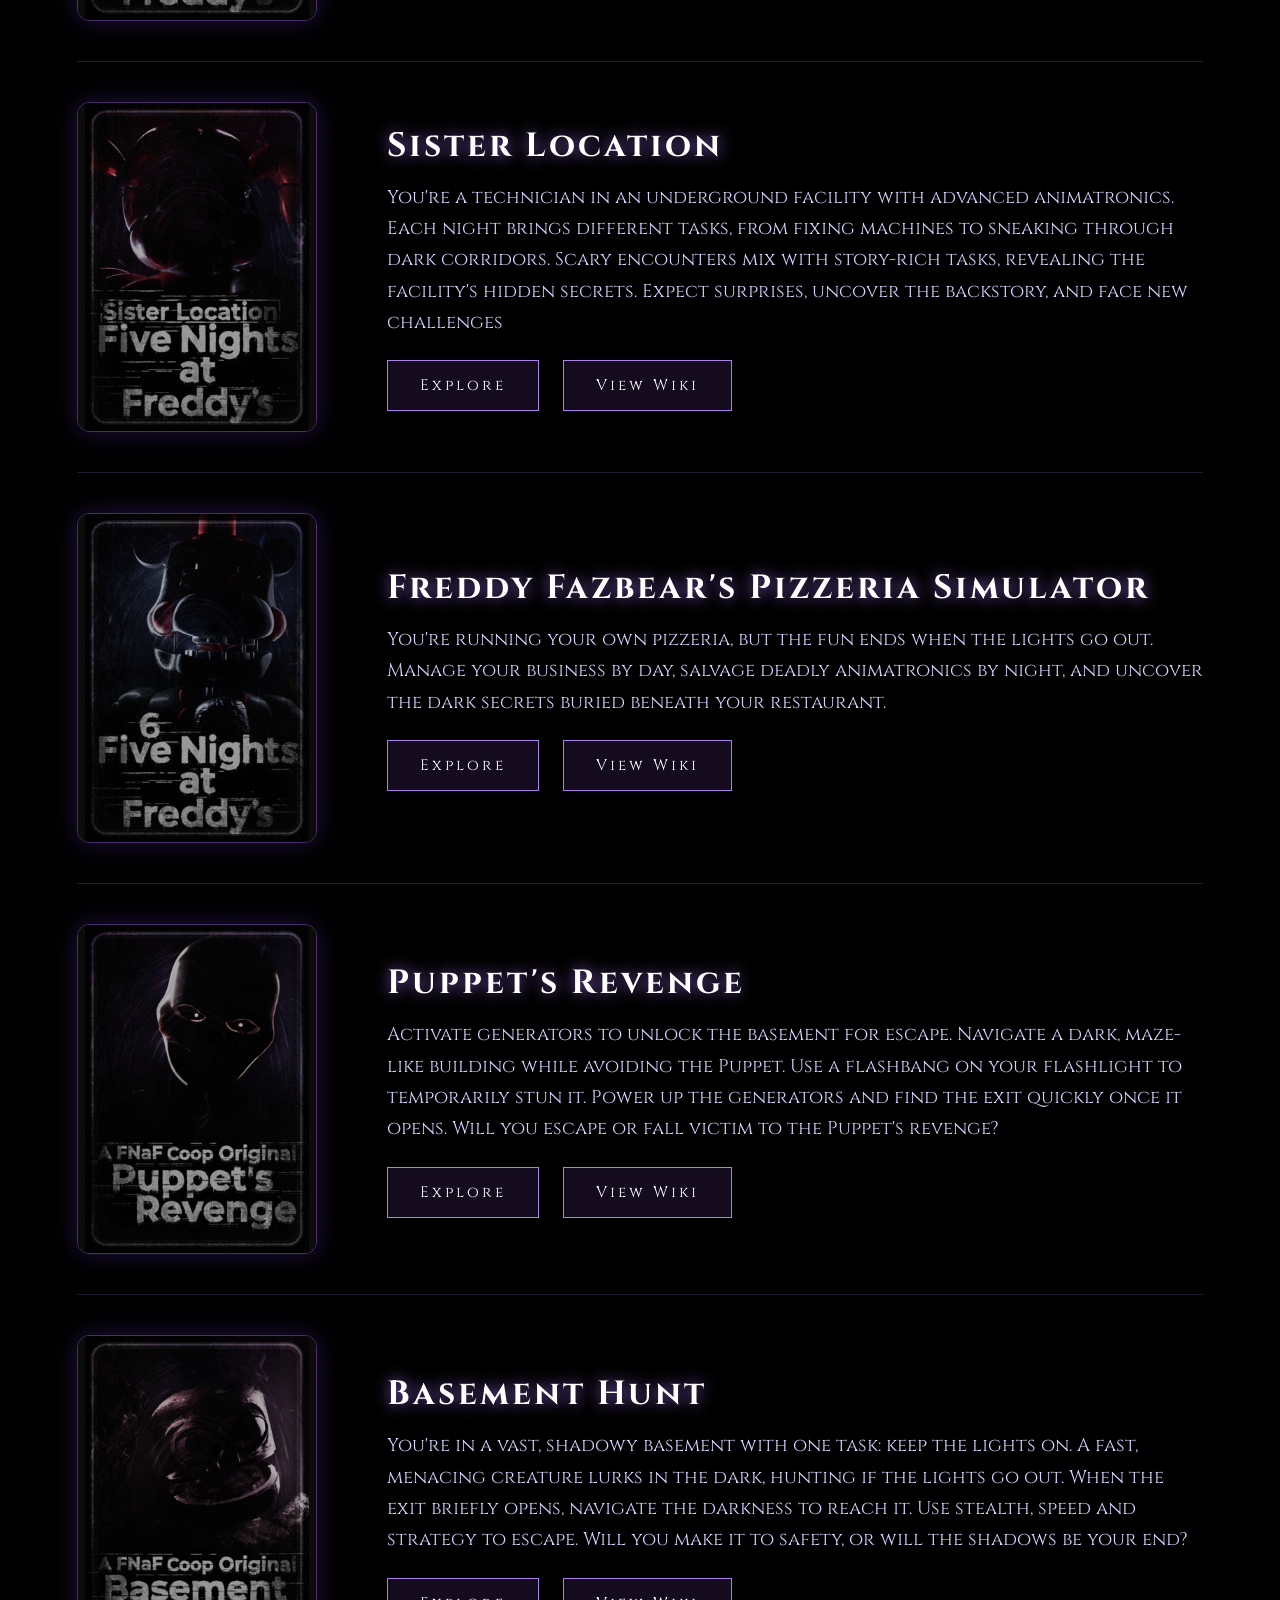
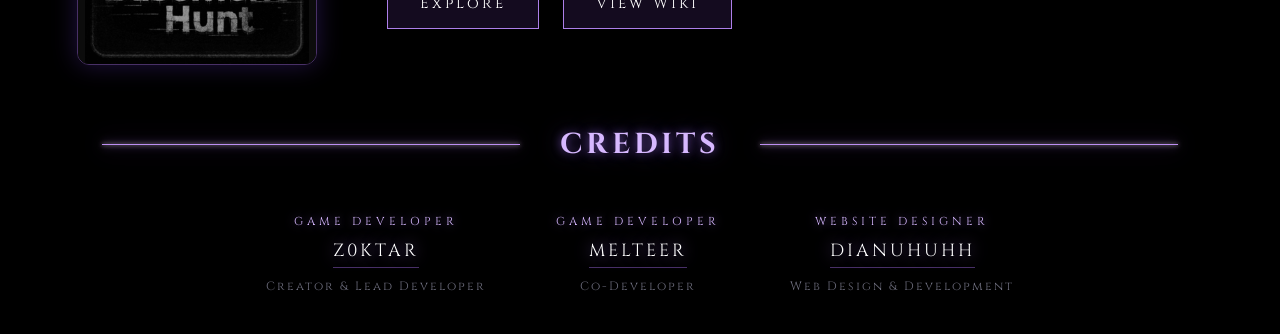
==== commit 190b6249: "Update index.html" ====
--- a/index.html
+++ b/index.html
@@ -2,7 +2,7 @@
 <html lang="en">
 <head>
     <meta charset="UTF-8">
-    <title>FNAF: COOP</title>
+    <title>FNAF: CO-OP</title>
     <meta name="viewport" content="width=device-width, initial-scale=1.0">
 
     <link href="https://fonts.googleapis.com/css2?family=Cinzel:wght@400;600&display=swap" rel="stylesheet">
@@ -125,7 +125,13 @@
         </a>
     </div>
 
-    <div class="nav-right">
+    <button class="nav-hamburger" id="nav-hamburger" aria-label="Toggle menu">
+        <span></span>
+        <span></span>
+        <span></span>
+    </button>
+
+    <div class="nav-right" id="nav-right">
         <div class="nav-dropdown">
             <a id="nav-modes">Gamemodes</a>
             <div class="dropdown-menu">
@@ -160,7 +166,7 @@
     <div class="hero-overlay"></div>
 
     <div class="hero-center">
-        <h1>FNAF: COOP</h1>
+        <h1>FNAF: CO-OP</h1>
 
         <div class="hero-tags">
             <span>ROBLOX</span>
@@ -530,4 +536,4 @@
 <script src="script.js"></script>
 
 </body>
-</html>+</html>
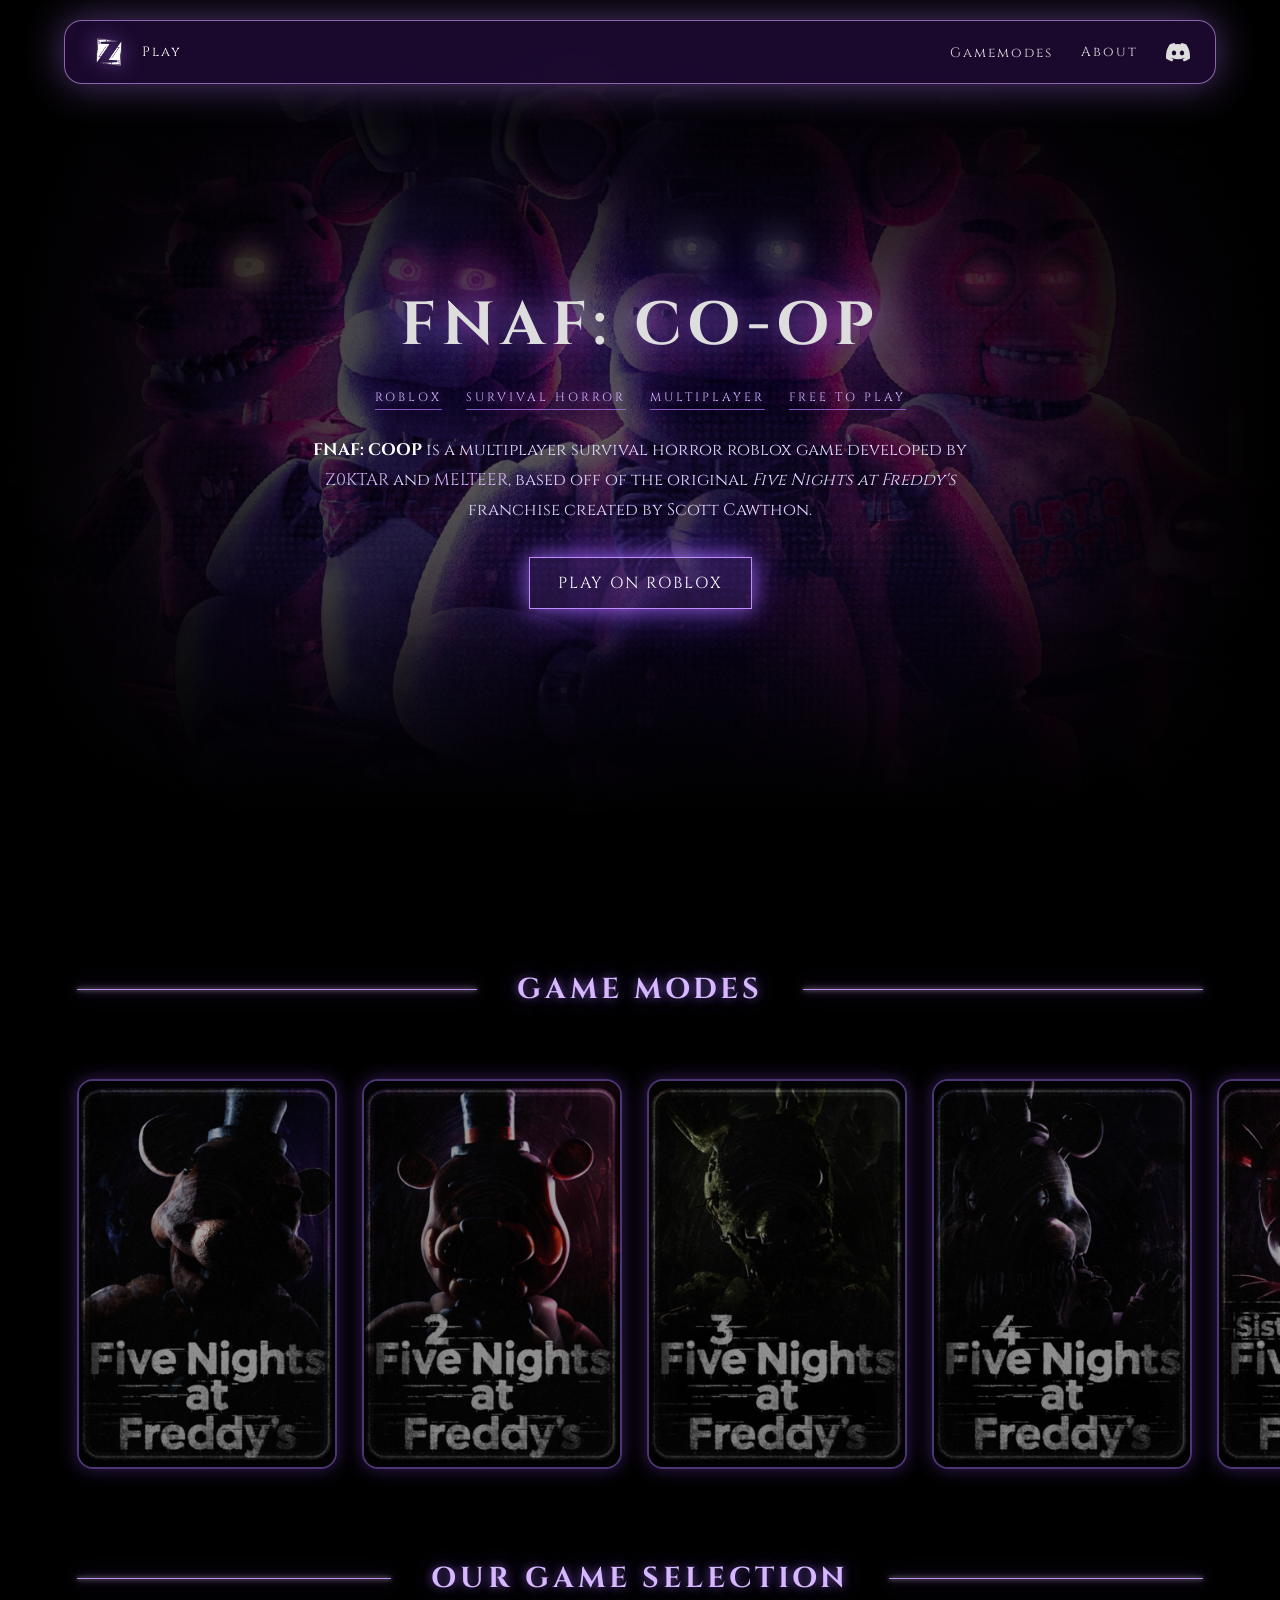
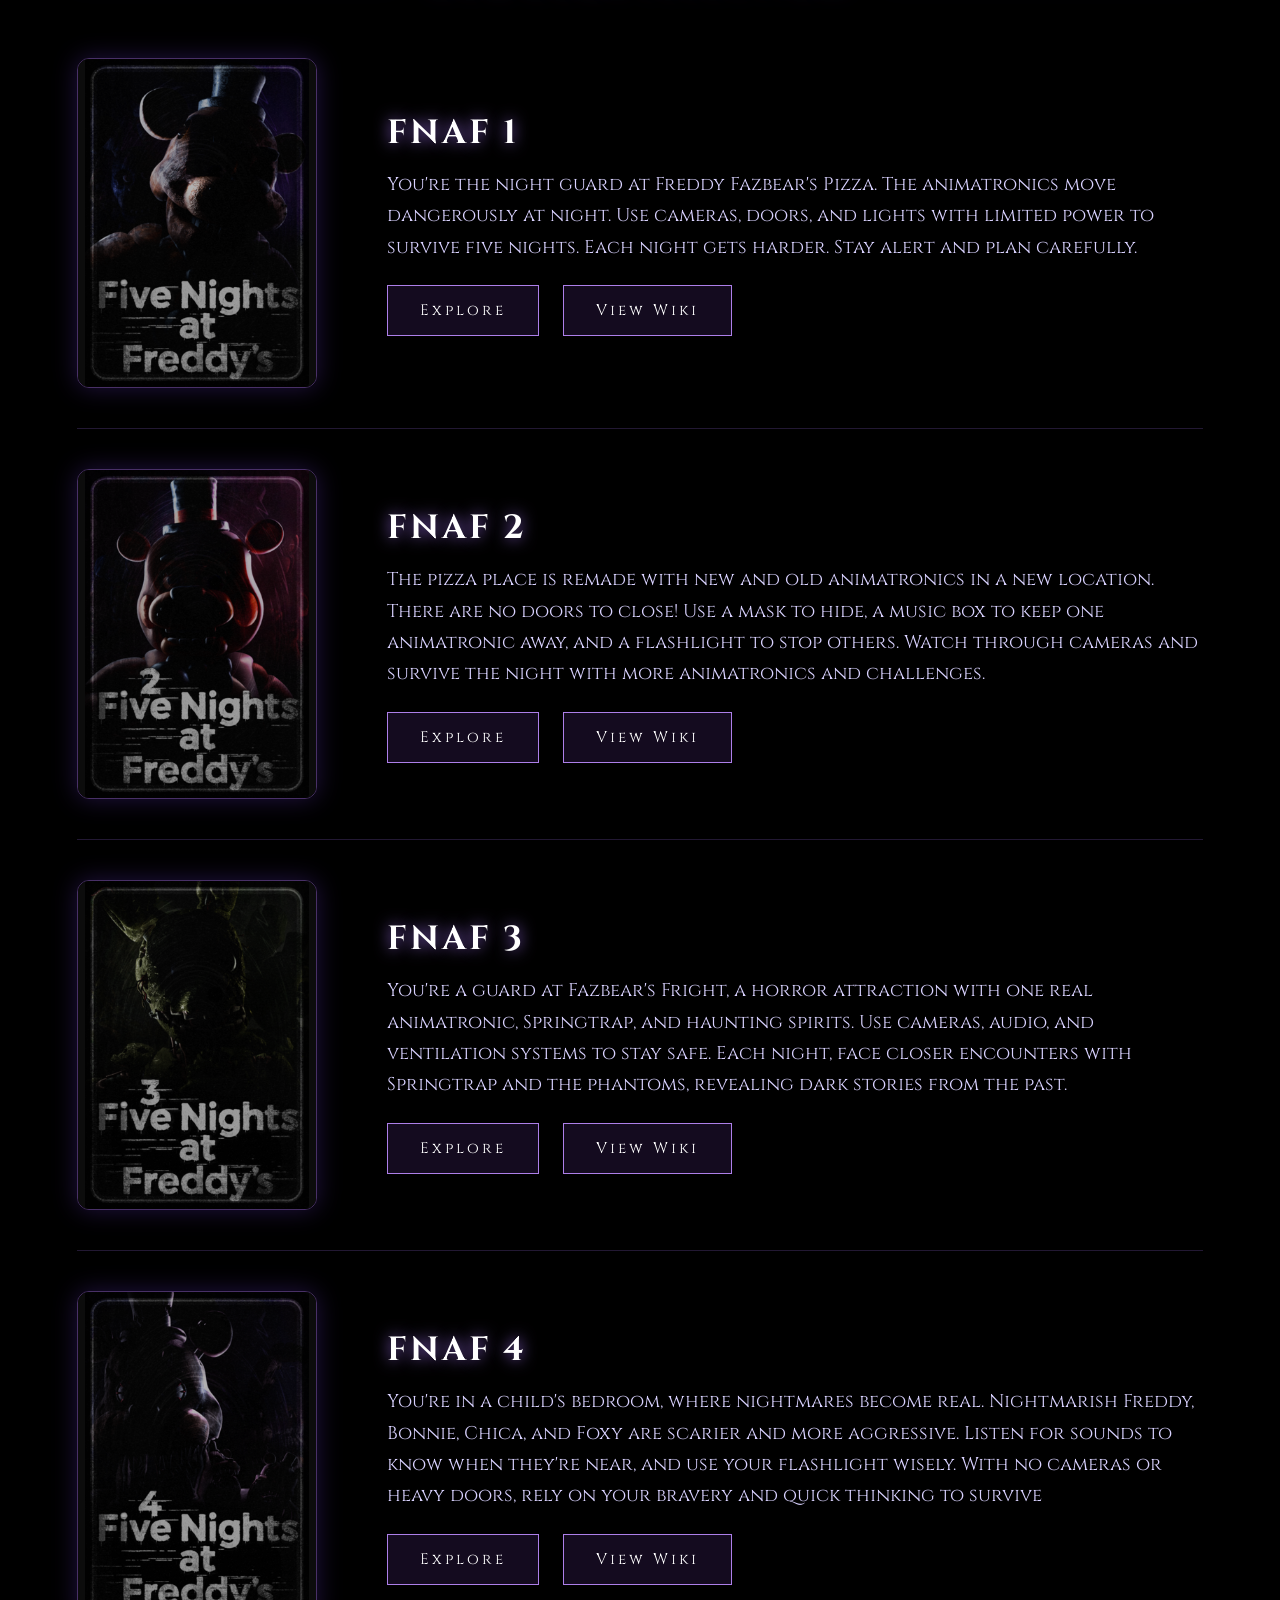
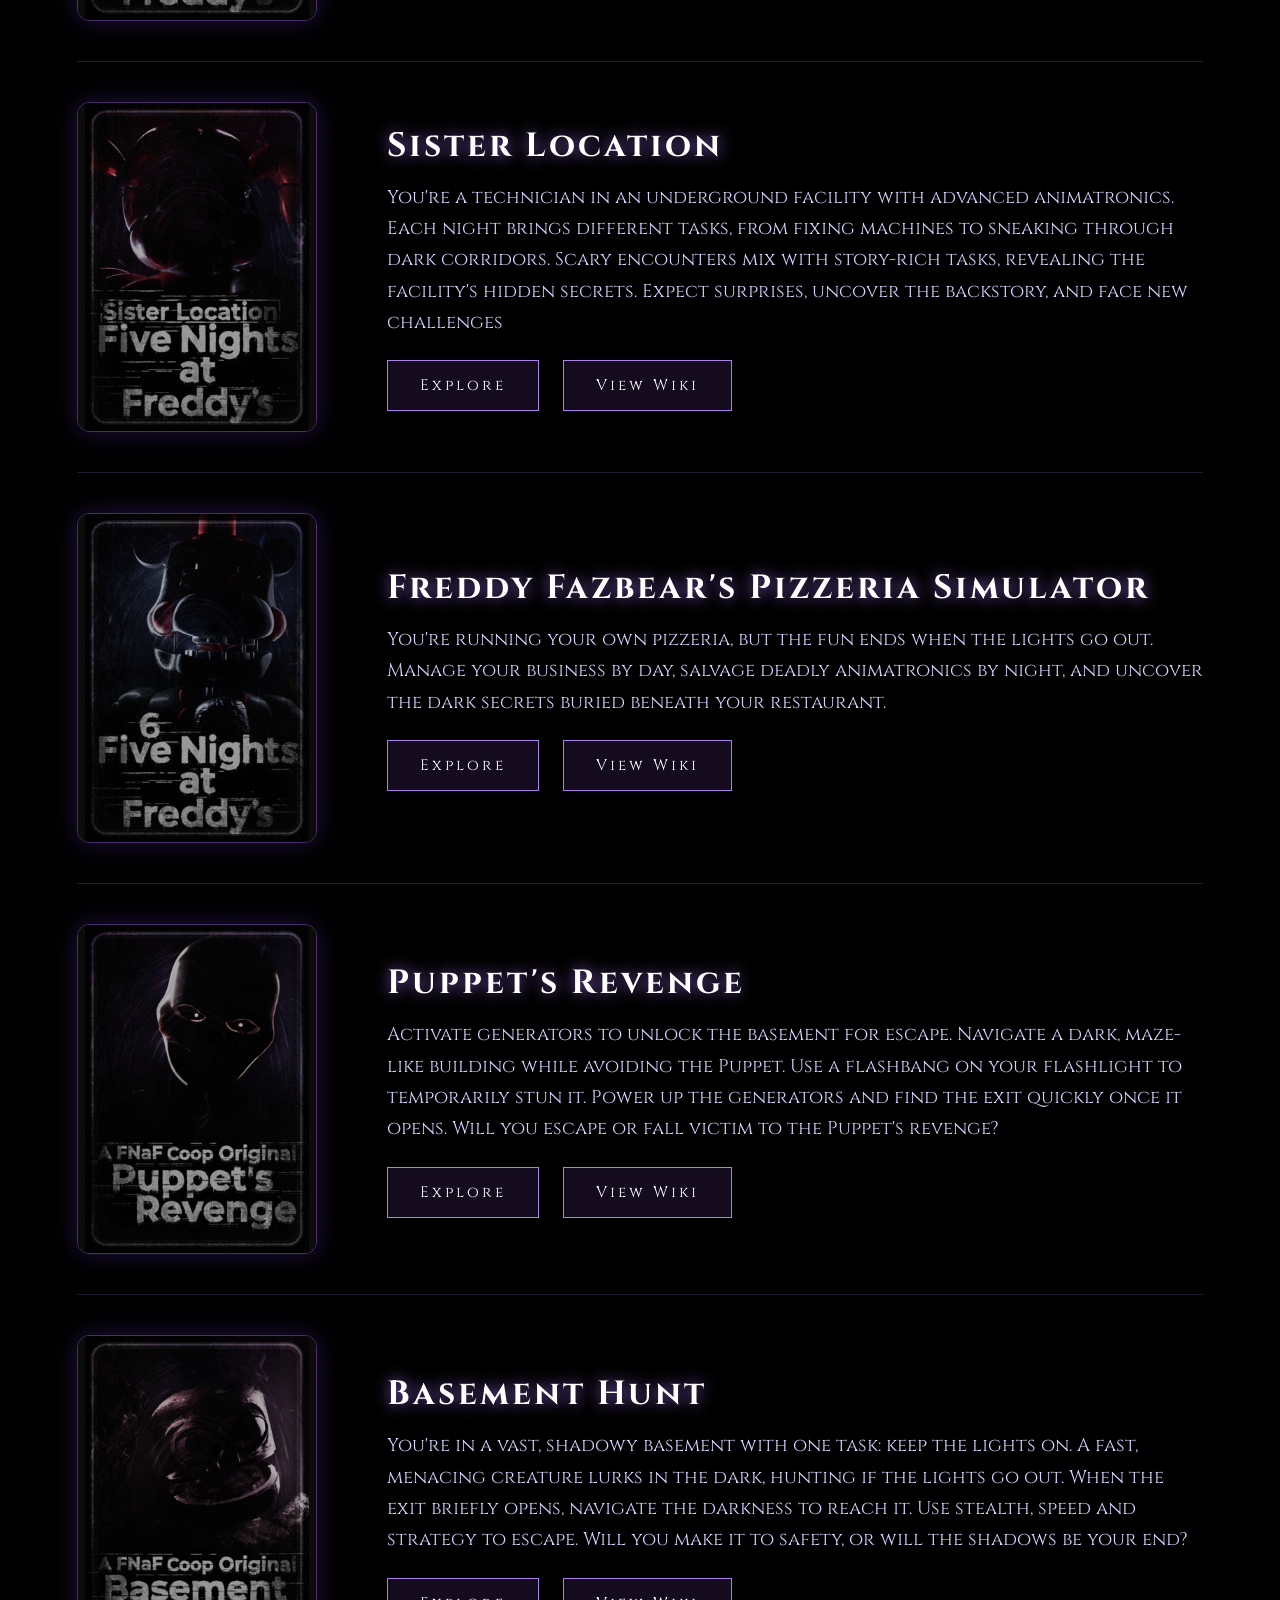
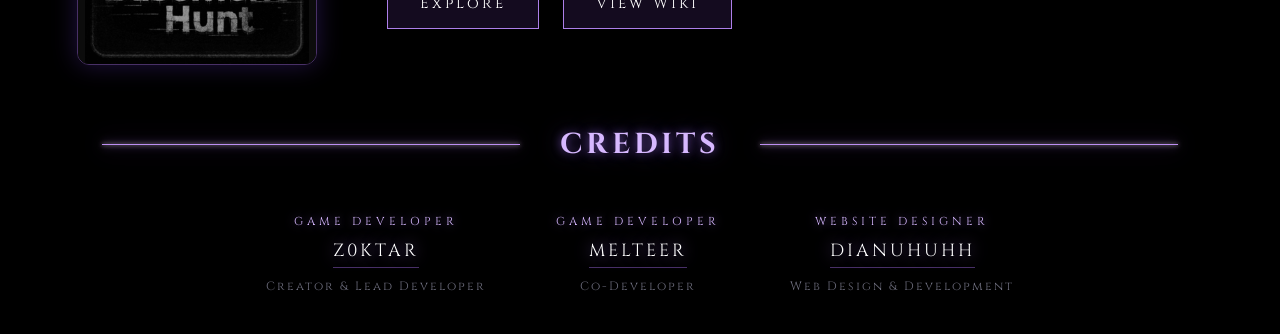
==== commit 6671af3d: "Update index.html" ====
--- a/index.html
+++ b/index.html
@@ -33,8 +33,10 @@
             z-index: 2000;
         }
 
-        .nav-dropdown:hover .dropdown-menu {
-            display: block;
+        @media (min-width: 769px) {
+            .nav-dropdown:hover .dropdown-menu {
+                display: block;
+            }
         }
 
         .dropdown-menu a {
--- a/style.css
+++ b/style.css
@@ -385,8 +385,6 @@
 box-shadow: 
     0 0 35px rgba(170,120,255,0.35);
 
-
-
     z-index: 1000;
 }
 
@@ -431,7 +429,6 @@
     align-items: center;
     padding: 0 8%;
 }
-
 
 .hero-overlay {
     position: absolute;
@@ -506,7 +503,6 @@
     backdrop-filter: blur(20px);
 background: rgba(40, 15, 70, 0.65);
 
-
     border: 1px solid rgba(220,160,255,0.6);
     
 box-shadow: 
@@ -577,15 +573,14 @@
     text-align: center;
 }
 
-
 .hero-overlay {
     position: absolute;
     inset: 0;
     background:
-        linear-gradient(to right, rgba(0,0,0,0.75), rgba(0,0,0,0.25)),
-        linear-gradient(to left, rgba(0,0,0,0.75), rgba(0,0,0,0.25)),
-        linear-gradient(to top, rgba(0,0,0,0.85), transparent 55%),
-        linear-gradient(to bottom, rgba(0,0,0,0.85), transparent 55%);
+        linear-gradient(to right, rgba(0,0,0,0.45), rgba(0,0,0,0.1)),
+        linear-gradient(to left, rgba(0,0,0,0.45), rgba(0,0,0,0.1)),
+        linear-gradient(to top, rgba(0,0,0,0.75) 0%, rgba(0,0,0,0.35) 30%, transparent 60%),
+        linear-gradient(to bottom, rgba(0,0,0,0.55), transparent 55%);
 }
 
 .hero-center {
@@ -744,7 +739,6 @@
 }
  
 
-
 .game-thumb img {
     width: 100%;
     height: 100%;
@@ -799,7 +793,6 @@
 .game-btn span {
     position: relative;
     z-index: 2;
-
 
 }
 
@@ -886,4 +879,312 @@
     padding: 14px 32px;
     font-size: 0.95rem;
     letter-spacing: 3px;
-}+}
+
+.nav-hamburger {
+    display: none;
+}
+
+@media (max-width: 768px) {
+
+    
+    .navbar {
+        top: 10px;
+        width: 92%;
+        padding: 9px 14px;
+        border-radius: 14px;
+        position: fixed;
+        gap: 0;
+        overflow: visible;
+    }
+
+    .nav-left {
+        gap: 10px;
+    }
+
+    .nav-logo {
+        width: 30px;
+        height: 30px;
+    }
+
+    .nav-play {
+        font-size: 0.75rem;
+        letter-spacing: 2px;
+    }
+
+    .nav-hamburger {
+        display: flex;
+        flex-direction: column;
+        justify-content: center;
+        gap: 5px;
+        background: rgba(160,90,255,0.12);
+        border: 1px solid rgba(190,140,255,0.45);
+        border-radius: 8px;
+        cursor: pointer;
+        padding: 7px 9px;
+        z-index: 10;
+        box-shadow: 0 0 10px rgba(150,80,255,0.25);
+    }
+
+    .nav-hamburger span {
+        display: block;
+        width: 18px;
+        height: 2px;
+        background: #d7b8ff;
+        border-radius: 2px;
+        transition: transform 0.3s ease, opacity 0.3s ease;
+        box-shadow: 0 0 5px rgba(180,120,255,0.8);
+    }
+
+    .nav-hamburger.open span:nth-child(1) {
+        transform: translateY(7px) rotate(45deg);
+    }
+    .nav-hamburger.open span:nth-child(2) {
+        opacity: 0;
+    }
+    .nav-hamburger.open span:nth-child(3) {
+        transform: translateY(-7px) rotate(-45deg);
+    }
+
+    .nav-right {
+        display: none;
+        position: absolute;
+        top: calc(100% + 10px);
+        right: 0;
+        left: 0;
+        background: rgba(20, 6, 50, 0.97);
+        border: 1px solid rgba(200,140,255,0.4);
+        border-radius: 14px;
+        padding: 16px 20px;
+        flex-direction: column;
+        gap: 4px;
+        backdrop-filter: blur(20px);
+        box-shadow: 0 8px 40px rgba(120,60,255,0.35);
+    }
+
+    .nav-right.open {
+        display: flex;
+    }
+
+    .nav-right a {
+        padding: 10px 4px;
+        font-size: 0.85rem;
+        border-bottom: 1px solid rgba(180,120,255,0.1);
+    }
+
+    .nav-right a:last-child {
+        border-bottom: none;
+    }
+
+    
+    .nav-dropdown > a {
+        display: flex;
+        justify-content: space-between;
+        align-items: center;
+    }
+
+    .nav-dropdown > a::after {
+        content: "›";
+        font-size: 1.1rem;
+        transition: transform 0.3s ease;
+    }
+
+    .nav-dropdown.open > a::after {
+        transform: rotate(90deg);
+    }
+
+    .nav-dropdown .dropdown-menu {
+        position: static;
+        display: none;
+        box-shadow: none;
+        border: none;
+        border-top: 1px solid rgba(180,120,255,0.15);
+        background: transparent;
+        padding-top: 0;
+        backdrop-filter: none;
+        border-radius: 0;
+        min-width: unset;
+    }
+
+    .nav-dropdown.open .dropdown-menu {
+        display: block;
+    }
+
+    .dropdown-menu a {
+        font-size: 0.75rem;
+        padding: 9px 14px;
+        letter-spacing: 1.5px;
+    }
+
+    .discord-link {
+        padding-top: 6px;
+    }
+
+    
+    .hero {
+        min-height: unset;
+        height: auto;
+        padding: 100px 20px 20px;
+        align-items: center;
+        justify-content: center;
+    }
+
+    .hero-center {
+        padding: 0 8px;
+    }
+
+    .hero-center h1,
+    .hero h1,
+    .hero-content h1 {
+        font-size: 2.2rem !important;
+        letter-spacing: 4px !important;
+        margin-bottom: 16px !important;
+    }
+
+    .hero-tags {
+        gap: 10px !important;
+        margin-bottom: 18px !important;
+        justify-content: center;
+    }
+
+    .hero-tags span {
+        font-size: 0.6rem !important;
+        letter-spacing: 2px !important;
+    }
+
+    .hero-desc {
+        font-size: 0.9rem !important;
+        line-height: 1.7 !important;
+        margin-bottom: 24px !important;
+    }
+
+    .btn-primary {
+        padding: 12px 22px;
+        font-size: 0.78rem;
+        letter-spacing: 1.5px;
+    }
+
+    .hero-overlay {
+        background:
+            linear-gradient(to right, rgba(0,0,0,0.4), rgba(0,0,0,0.1)),
+            linear-gradient(to left, rgba(0,0,0,0.4), rgba(0,0,0,0.1)),
+            linear-gradient(to top, rgba(0,0,0,0.75) 0%, rgba(0,0,0,0.3) 30%, transparent 60%),
+            linear-gradient(to bottom, rgba(0,0,0,0.55), transparent 55%) !important;
+    }
+
+    
+    .modes {
+        padding: 16px 0 30px 0;
+    }
+
+    .modes .section-title {
+        padding: 0 5%;
+        margin-bottom: 40px;
+    }
+
+    .mode-card {
+        width: 150px;
+    }
+
+    
+    .section-title {
+        gap: 14px !important;
+        margin-bottom: 30px;
+        padding: 0 4%;
+    }
+
+    .section-title h2 {
+        font-size: 1.1rem !important;
+        letter-spacing: 3px !important;
+        white-space: nowrap;
+    }
+
+    
+    .game-selection {
+        padding: 0 4% 50px 4%;
+        margin-top: 20px;
+    }
+
+    .game-selection .section-title {
+        margin-top: 0 !important;
+        margin-bottom: 16px !important;
+    }
+
+    .game-entry {
+        flex-direction: row !important;
+        gap: 16px !important;
+        padding: 22px 0 !important;
+        align-items: flex-start;
+    }
+
+    .game-entry.active-glow {
+        padding-left: 8px !important;
+    }
+
+    .game-thumb {
+        width: 105px !important;
+        min-width: 105px !important;
+        height: 145px !important;
+        flex-shrink: 0 !important;
+    }
+
+    .game-text h3 {
+        font-size: 1.05rem !important;
+        letter-spacing: 1.5px !important;
+        margin-bottom: 7px !important;
+    }
+
+    .game-text p {
+        font-size: 0.78rem !important;
+        line-height: 1.55 !important;
+        max-width: 100% !important;
+        margin-bottom: 10px !important;
+    }
+
+    .game-buttons {
+        flex-wrap: wrap;
+        gap: 8px !important;
+        margin-top: 10px !important;
+    }
+
+    .game-btn,
+    .explore-btn {
+        padding: 7px 13px !important;
+        font-size: 0.65rem !important;
+        letter-spacing: 1.5px !important;
+    }
+
+    .credits-section {
+        padding: 60px 6% 40px 6%;
+        margin-top: -40px !important;
+    }
+
+    .credits-grid {
+        gap: 24px !important;
+    }
+
+    .credit-role {
+        font-size: 0.58rem !important;
+        letter-spacing: 3px !important;
+    }
+
+    .credit-name {
+        font-size: 0.82rem !important;
+        letter-spacing: 2px !important;
+    }
+
+    .credit-desc {
+        font-size: 0.62rem !important;
+        letter-spacing: 1.5px !important;
+    }
+}
+
+@media (min-width: 768px) {
+    .hero-overlay {
+        background:
+            linear-gradient(to right, #000 0%, rgba(0,0,0,0.3) 25%),
+            linear-gradient(to left, #000 0%, rgba(0,0,0,0.3) 25%),
+            linear-gradient(to top, #000 0%, transparent 35%),
+            linear-gradient(to bottom, #000 0%, transparent 35%),
+            rgba(0, 0, 0, 0.18); 
+    }
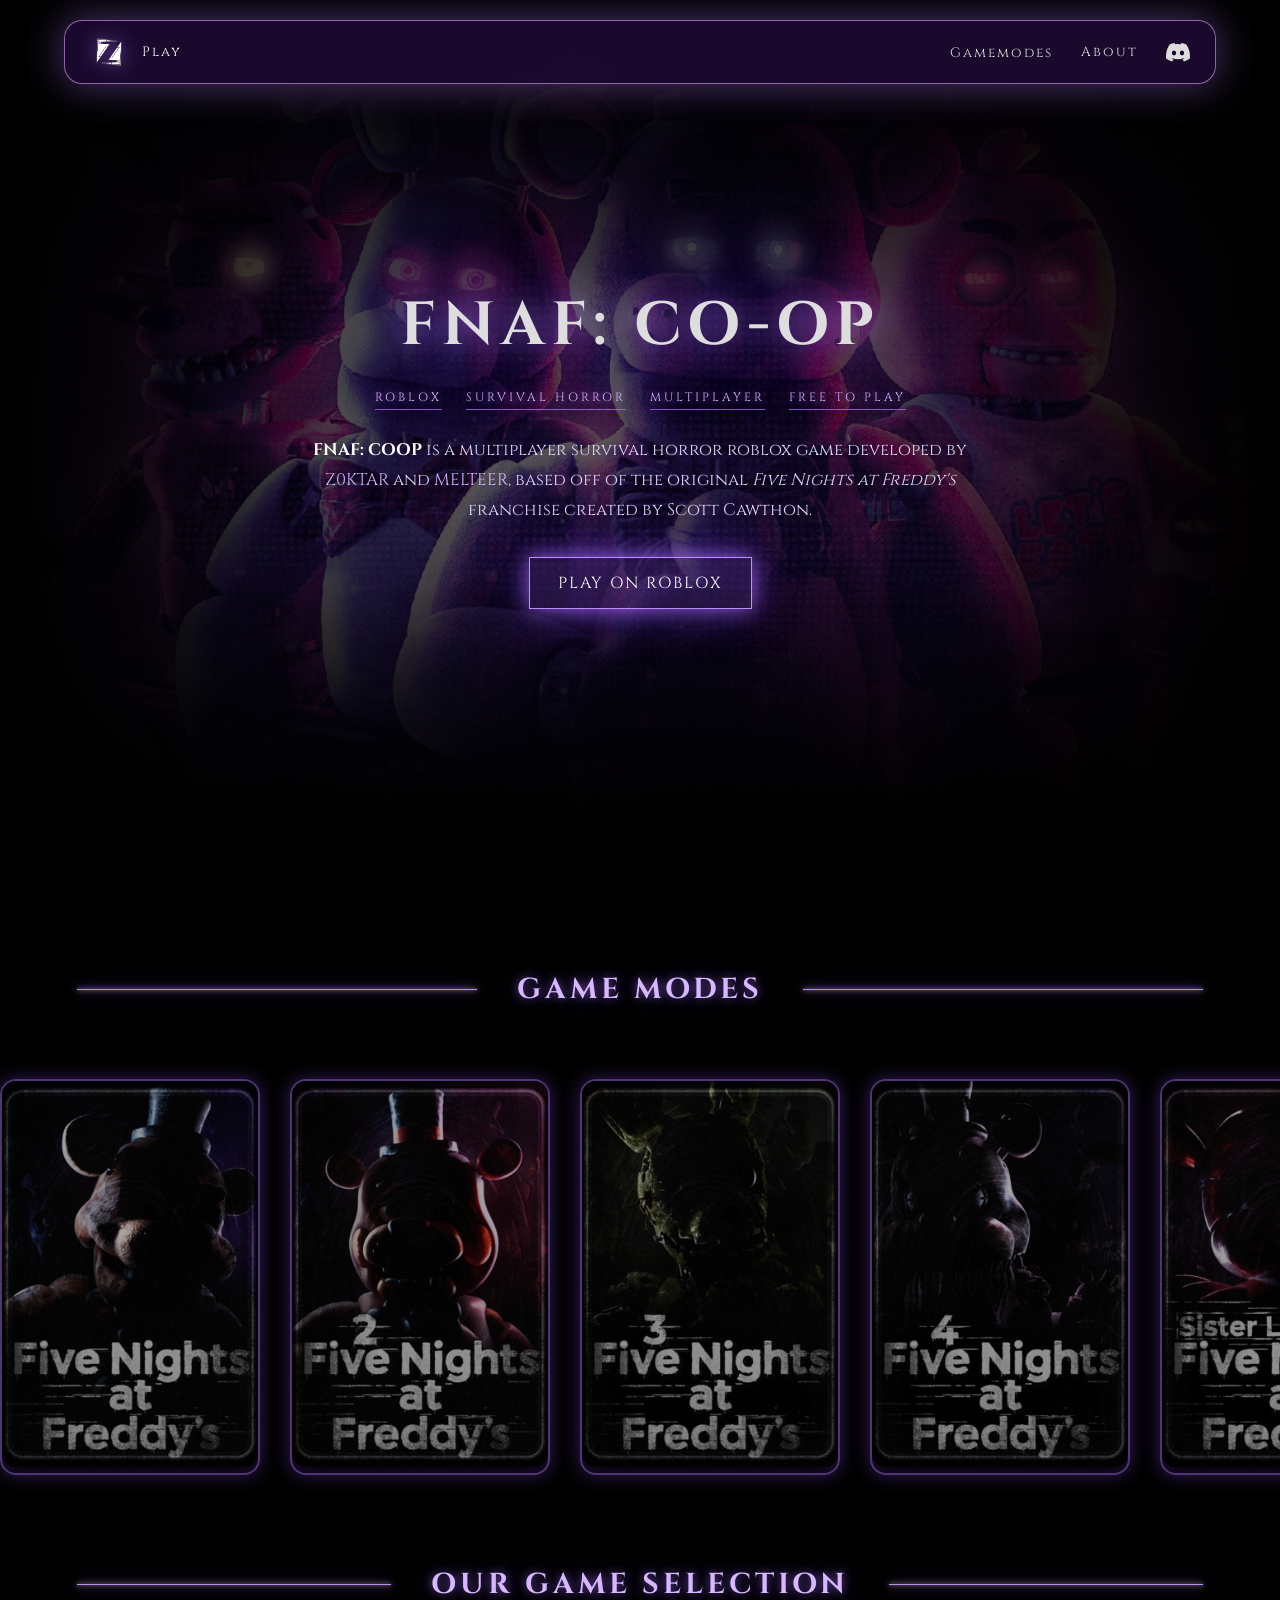
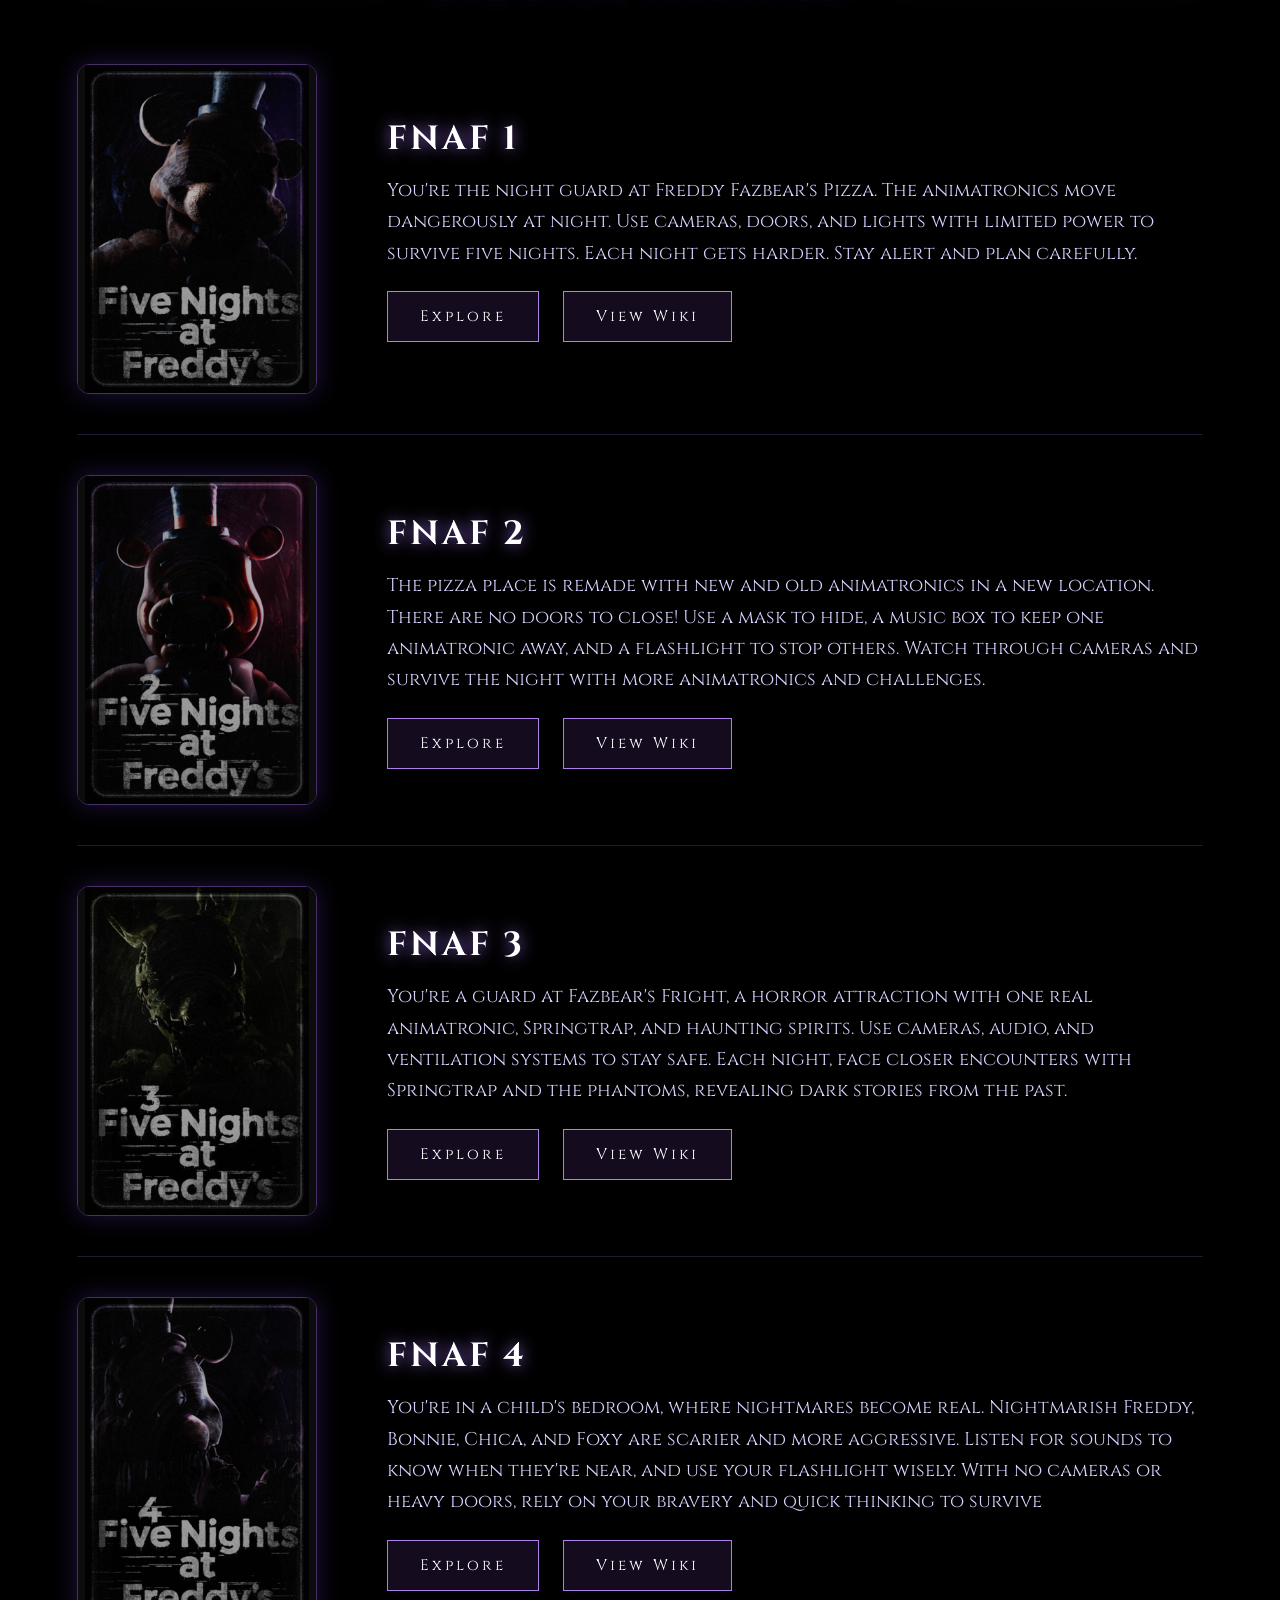
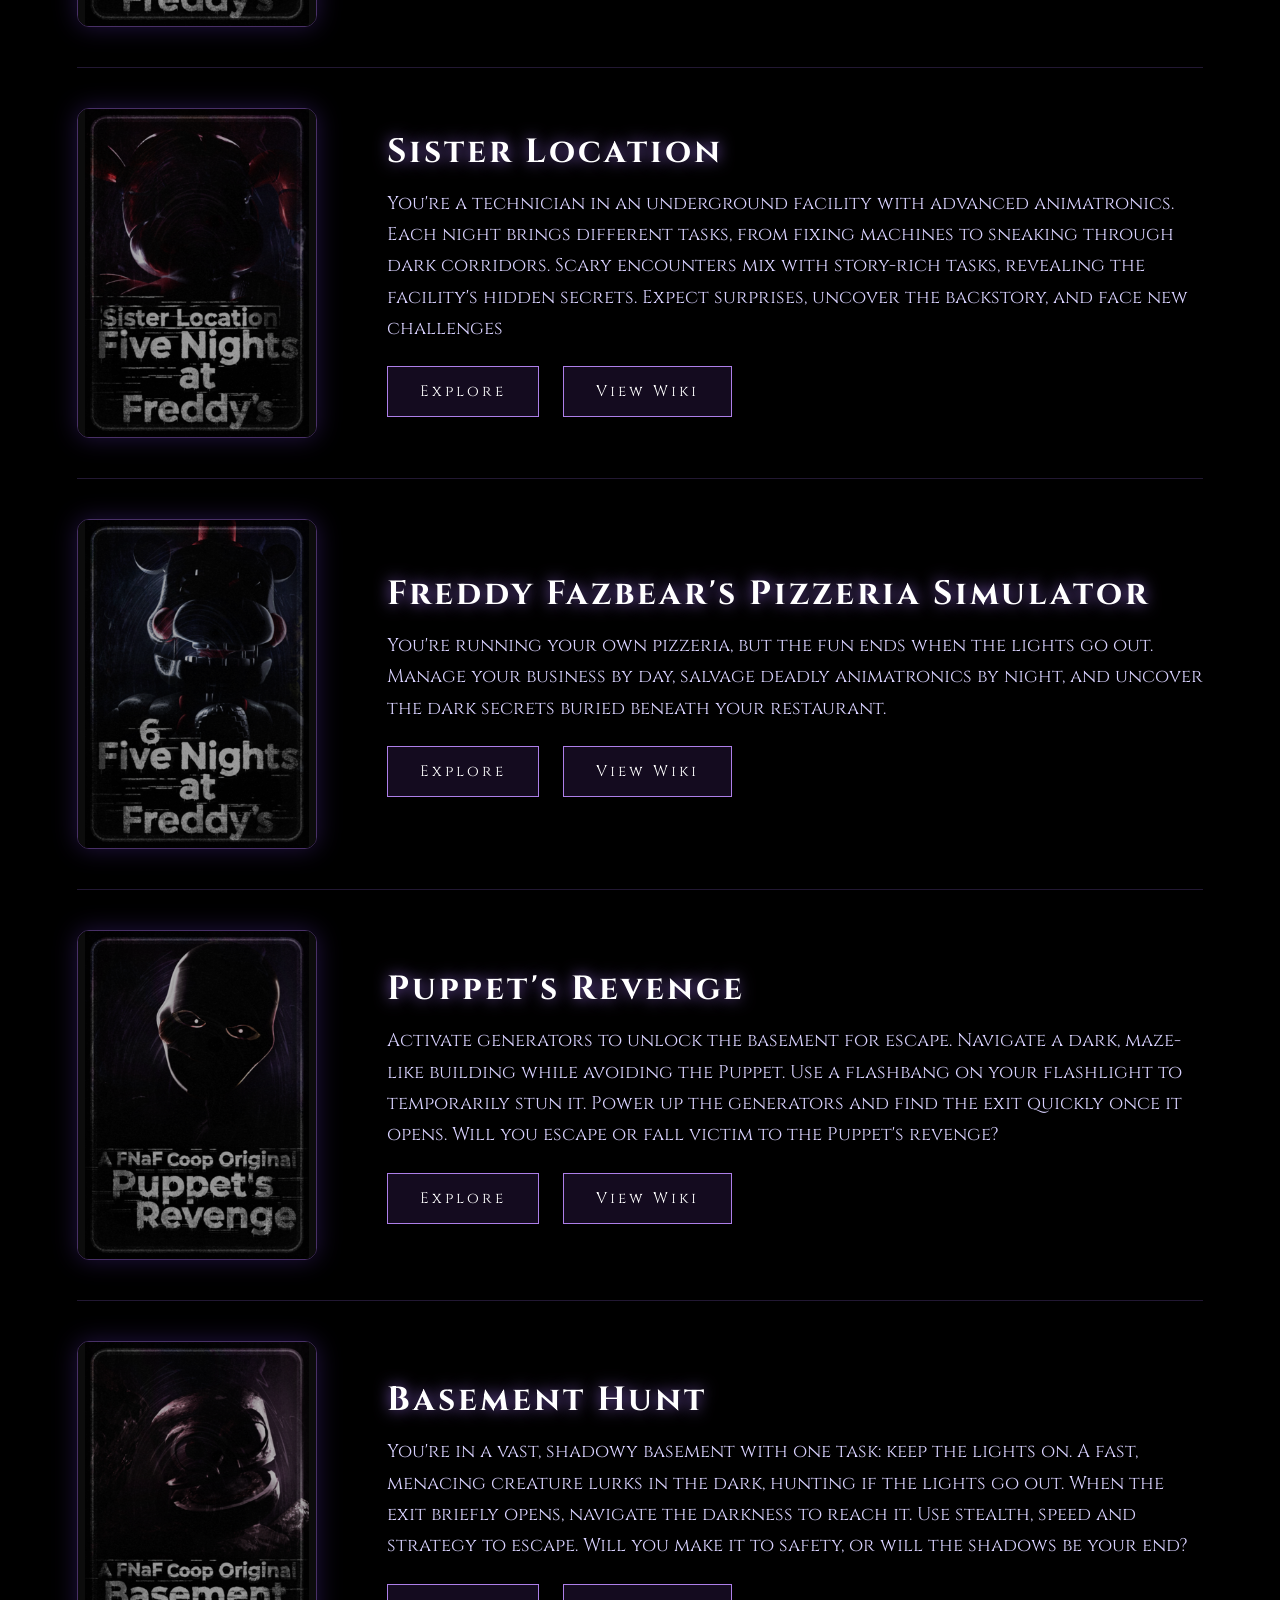
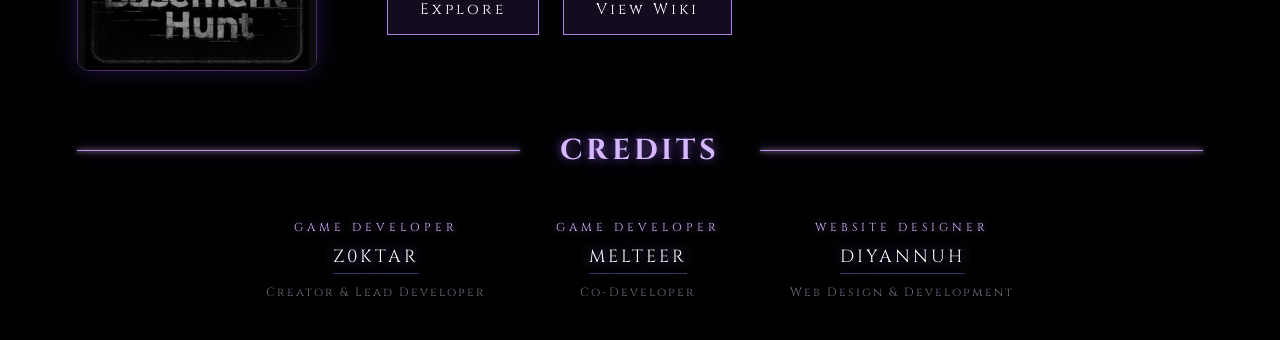
==== commit a99a001e: "Update index.html" ====
--- a/index.html
+++ b/index.html
@@ -62,7 +62,7 @@
         }
 
         .credits-section {
-            padding: 0px 8% 40px 8%;
+            padding: 0px 6% 40px 6%;
             text-align: center;
             margin-top: -60px;
         }
@@ -524,12 +524,12 @@
         </div>
 
         <div class="credit-item">
-            <span class="credit-role">Website Designer</span>
-            <a href="https://www.roblox.com/search/users?keyword=dianuhuhh"
-               target="_blank"
-               class="credit-name">DIANUHUHH</a>
-            <span class="credit-desc">Web Design &amp; Development</span>
-        </div>
+    <span class="credit-role">Website Designer</span>
+    <a href="https://www.roblox.com/search/users?keyword=diyannuh"
+       target="_blank"
+       class="credit-name">DIYANNUH</a>
+    <span class="credit-desc">Web Design &amp; Development</span>
+</div>
 
     </div>
 
--- a/style.css
+++ b/style.css
@@ -3,6 +3,11 @@
     padding: 0;
     box-sizing: border-box;
     font-family: 'Cinzel', serif;
+    -webkit-tap-highlight-color: transparent;
+}
+
+a, button {
+    outline: none;  
 }
 
 body {
@@ -89,21 +94,34 @@
 }
 
 .modes {
-    padding: 70px 6% 40px 6%;
+    padding: 70px 0 40px 0; 
+}
+
+.modes .section-title {
+    padding: 0 6%; 
+    margin-bottom: 70px;
+}
+
+.modes-wrapper {
+    overflow: hidden;
+    width: 100%;
+    padding: 100px 0; 
+    margin: -100px 0; 
 }
 
 .modes-track {
     display: flex;
-    gap: 25px;
+    gap: 30px;
     width: max-content;
-    animation: scrollModes 16s linear infinite;
+    animation: scrollModes 15s linear infinite;
 }
 
 .mode-card {
+    position: relative; 
+    display: block;
     width: 260px;
     aspect-ratio: 2 / 3;
     border-radius: 16px;
-    overflow: hidden;
     border: 2px solid rgba(170,120,255,0.45);
     box-shadow:
         0 0 18px rgba(150,80,255,0.35),
@@ -118,14 +136,15 @@
     object-position: center;
     filter: brightness(0.65);
     transition: filter 0.35s ease;
+    border-radius: 14px;
 }
 
 .mode-card:hover {
     transform: scale(1.08);
     box-shadow:
-        0 0 30px rgba(190,130,255,0.85),
-        0 0 80px rgba(120,60,220,0.5);
-    z-index: 10;
+        0 0 35px rgba(190,130,255,0.9),
+        0 0 80px rgba(120,60,220,0.6);
+    z-index: 10; /* Raises the hovered card above neighboring cards */
 }
 
 .mode-card:hover img {
@@ -732,7 +751,6 @@
     width: 240px;
     height: 330px;
     border-radius: 12px;
-    overflow: hidden;
     border: 1px solid rgba(180,120,255,0.4);
     box-shadow: 0 0 25px rgba(130,70,255,0.25);
     flex-shrink: 0;
@@ -749,6 +767,7 @@
     transition: 0.4s ease;
     object-fit: contain;
     background: #111;
+    border-radius: 10px;
 }
 
 .game-text h3 {
@@ -885,6 +904,27 @@
     display: none;
 }
 
+
+@media (min-width: 769px) and (max-width: 1100px) {
+    .navbar {
+        padding: 10px 18px;
+    }
+    .nav-left { gap: 10px; }
+    .nav-right { gap: 14px; }
+    .nav-right a,
+    .nav-play {
+        font-size: 0.76rem;
+        letter-spacing: 1.5px;
+    }
+    .nav-play {
+        letter-spacing: 2px;
+    }
+    .nav-logo {
+        width: 32px;
+        height: 32px;
+    }
+}
+
 @media (max-width: 768px) {
 
     
@@ -894,6 +934,8 @@
         padding: 9px 14px;
         border-radius: 14px;
         position: fixed;
+        left: 50%;
+        transform: translateX(-50%);
         gap: 0;
         overflow: visible;
     }
@@ -1021,7 +1063,7 @@
     }
 
     
-    .hero {
+  .hero {
         min-height: unset;
         height: auto;
         padding: 100px 20px 20px;
@@ -1031,6 +1073,7 @@
 
     .hero-center {
         padding: 0 8px;
+        transform: translateY(-20px); 
     }
 
     .hero-center h1,
@@ -1048,12 +1091,12 @@
     }
 
     .hero-tags span {
-        font-size: 0.6rem !important;
+        font-size: 0.52rem !important; 
         letter-spacing: 2px !important;
     }
 
     .hero-desc {
-        font-size: 0.9rem !important;
+        font-size: 0.82rem !important; 
         line-height: 1.7 !important;
         margin-bottom: 24px !important;
     }
@@ -1090,7 +1133,7 @@
     .section-title {
         gap: 14px !important;
         margin-bottom: 30px;
-        padding: 0 4%;
+        padding: 0 5% !important;
     }
 
     .section-title h2 {
@@ -1101,7 +1144,7 @@
 
     
     .game-selection {
-        padding: 0 4% 50px 4%;
+        padding: 0 0 50px 0;
         margin-top: 20px;
     }
 
@@ -1113,7 +1156,7 @@
     .game-entry {
         flex-direction: row !important;
         gap: 16px !important;
-        padding: 22px 0 !important;
+        padding: 22px 5% !important;
         align-items: flex-start;
     }
 
@@ -1155,12 +1198,13 @@
     }
 
     .credits-section {
-        padding: 60px 6% 40px 6%;
+        padding: 60px 0 40px 0 !important; 
         margin-top: -40px !important;
     }
 
     .credits-grid {
         gap: 24px !important;
+        padding: 0 5%;
     }
 
     .credit-role {
@@ -1188,3 +1232,4 @@
             linear-gradient(to bottom, #000 0%, transparent 35%),
             rgba(0, 0, 0, 0.18); 
     }
+}
